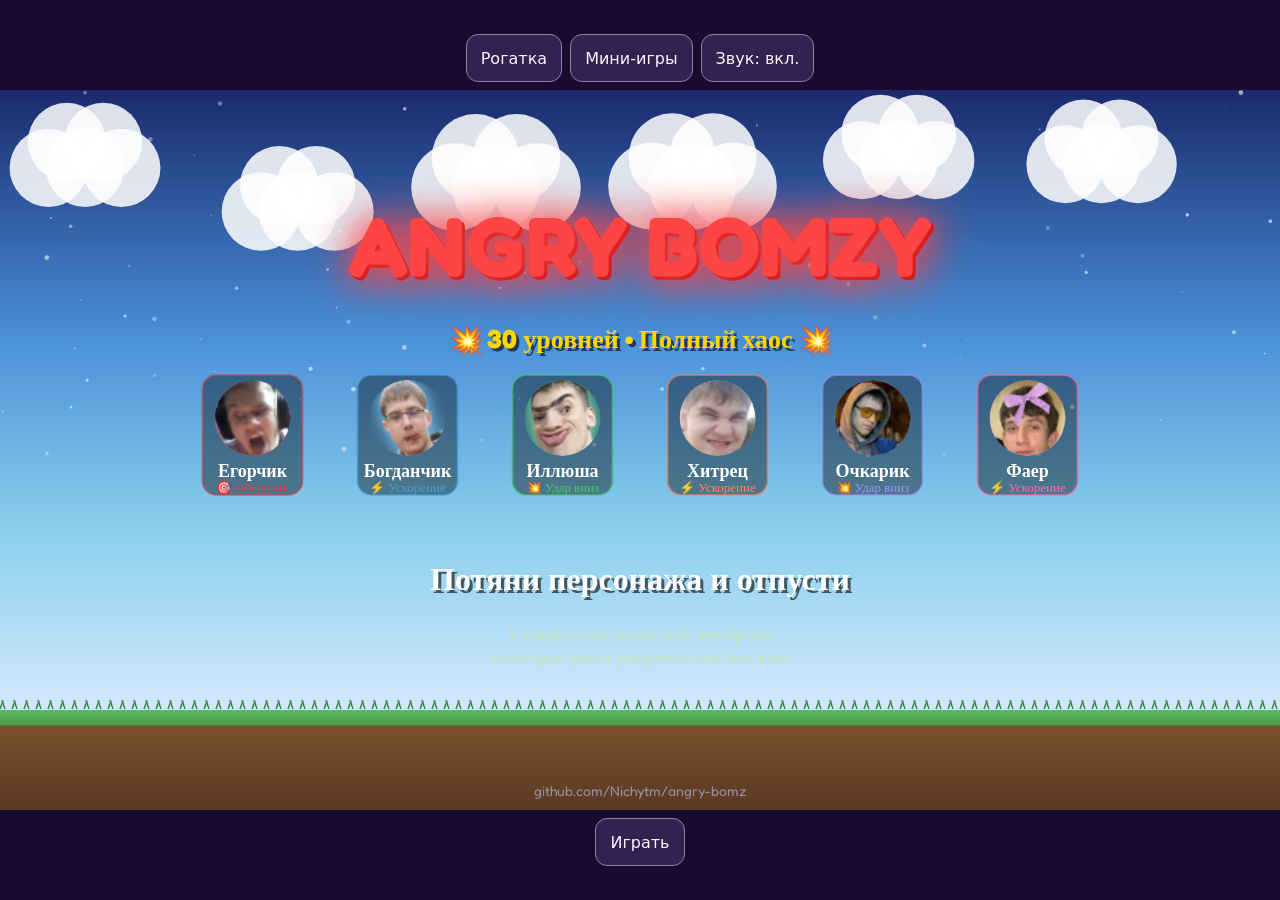
==== docs/index.html @ 291e079e "Publish static game from the configured Pages docs folder" ====
<!DOCTYPE html>
<html lang="ru">
<head>
<meta charset="UTF-8">
<meta name="viewport" content="width=device-width, initial-scale=1.0">
<title>ANGRY BOMZY 💥</title>
<link href="https://fonts.googleapis.com/css2?family=Fredoka+One&family=Nunito:wght@700;900&display=swap" rel="stylesheet">
<style>
*{margin:0;padding:0;box-sizing:border-box}
body{background:#1a0a2e;display:flex;flex-direction:column;align-items:center;justify-content:center;min-height:100vh;font-family:'Fredoka One',cursive;overflow:hidden}
#wrap{position:relative;width:min(1280px,100vw,calc((100dvh - 64px) * 16 / 9));aspect-ratio:16/9}
canvas{display:block;width:100%;height:100%;cursor:crosshair;touch-action:none}
[hidden]{display:none!important}
body{color:#faf6ff;font-family:system-ui,sans-serif;overflow:auto;min-height:100dvh}
button,select{font:inherit;min-height:48px;border:1px solid #927cae;border-radius:12px;background:#33214f;color:inherit;padding:8px 14px;touch-action:manipulation}
button{cursor:pointer}
button:disabled{opacity:.45}
.bar{display:flex;flex-wrap:wrap;gap:8px;justify-content:center;padding:8px}
#arcade{width:min(100%,480px);padding:16px}
#arcade h1{margin-bottom:8px}
#arcade p{margin:8px 0}
#arcade-field{position:relative;overflow:hidden;touch-action:none;background:#25163e;border:1px solid #927cae;border-radius:16px;height:clamp(220px,48dvh,480px)}
#arcade-field button{position:absolute;padding:0;min-height:0}
#arcade-field img{display:block;width:100%;height:100%;border-radius:inherit;pointer-events:none;object-fit:cover}
#arcade-field.memory{display:grid;grid-template-columns:repeat(2,1fr);grid-template-rows:repeat(2,1fr);gap:8px;padding:8px}
#arcade-field.memory button{position:static;overflow:hidden}
#arcade-field.memory img{object-fit:contain}
#arcade-field .lit{outline:4px solid #ffdf5e;outline-offset:-5px;background:#805936}
.runner,.obstacle{position:absolute;left:0;top:0;pointer-events:none}
.obstacle{height:22px;border-radius:7px;background:#ff516f}
</style>
</head>
<body>
<nav class="bar" aria-label="Режим игры">
<button id="campaign">Рогатка</button>
<button id="mini-games">Мини-игры</button>
<button id="mute" aria-pressed="false">Звук: вкл.</button>
</nav>
<div id="wrap">
<canvas id="c"></canvas>
</div>
<div class="bar" id="campaign-actions">
<button id="campaign-next">Играть</button>
<button id="ability" hidden>Способность</button>
<button id="restart" hidden>Заново</button>
</div>
<section id="arcade" hidden>
<h1>Мини-игры</h1>
<label for="arcade-mode">Режим</label>
<select id="arcade-mode">
<option value="tap">Поймай Бомза</option>
<option value="dodge">Уворот</option>
<option value="memory">Повтори порядок</option>
</select>
<p id="arcade-help"></p>
<div id="arcade-field" aria-label="Игровое поле"></div>
<p id="arcade-status" role="status"></p>
<button id="arcade-start">Начать</button>
</section>
<script src="arcade.js"></script>
<script>
const canvas = document.getElementById('c');
const ctx = canvas.getContext('2d');
const W = 1280, H = 720;
canvas.width = W; canvas.height = H;

// === AUDIO ===
let bgMusic = null;
const birdSounds = Array(6).fill(null);
const friendCanvases = Array(6).fill(null);
let muted = false;
let soundContext;
function effect(...notes) {
  const AudioEngine = window.AudioContext || window.webkitAudioContext;
  if (muted || !AudioEngine) return;
  soundContext ??= new AudioEngine();
  soundContext.resume().catch(() => {});
  const start = soundContext.currentTime;
  notes.forEach((note, index) => {
    const oscillator = soundContext.createOscillator();
    const envelope = soundContext.createGain();
    const time = start + index * 0.08;
    oscillator.type = 'triangle';
    oscillator.frequency.setValueAtTime(note, time);
    envelope.gain.setValueAtTime(0.16, time);
    envelope.gain.exponentialRampToValueAtTime(0.001, time + 0.16);
    oscillator.connect(envelope).connect(soundContext.destination);
    oscillator.start(time);
    oscillator.stop(time + 0.16);
  });
}
function playMusic() {
  if (bgMusic && !muted) bgMusic.play().catch(() => {});
}
document.addEventListener('click', playMusic);
const mute = document.getElementById('mute');
mute.addEventListener('click', () => {
  muted = !muted;
  mute.textContent = muted ? 'Звук: выкл.' : 'Звук: вкл.';
  mute.setAttribute('aria-pressed', muted);
  if (muted) {
    bgMusic?.pause();
    birdSounds.forEach(audio => audio?.pause());
    soundContext?.suspend().catch(() => {});
  }
});

// === AUTO-LOAD from same folder (GitHub Pages / local server) ===
function tryLoadImage(idx, names) {
  let i = 0;
  function next() {
    if (i >= names.length) return;
    const img = new Image();
    img.onload = () => {
      const c = document.createElement('canvas');
      c.width = 56; c.height = 56;
      const x = c.getContext('2d');
      x.beginPath(); x.arc(28, 28, 28, 0, Math.PI * 2); x.clip();
      const s = Math.min(img.width, img.height);
      x.drawImage(img, (img.width-s)/2, (img.height-s)/2, s, s, 0, 0, 56, 56);
      friendCanvases[idx] = c;
    };
    img.onerror = () => { i++; next(); };
    img.src = names[i];
  }
  next();
}

function tryLoadSound(idx, names) {
  let i = 0;
  function next() {
    if (i >= names.length) return;
    const a = new Audio(names[i]);
    a.oncanplaythrough = () => { birdSounds[idx] = a; a.volume = 0.8; };
    a.onerror = () => { i++; next(); };
    a.load();
  }
  next();
}

function tryLoadMusic(names) {
  let i = 0;
  function next() {
    if (i >= names.length) return;
    const a = new Audio(names[i]);
    a.oncanplaythrough = () => {
      bgMusic = a; bgMusic.loop = true; bgMusic.volume = 0.45;
      playMusic();
    };
    a.onerror = () => { i++; next(); };
    a.load();
  }
  next();
}

tryLoadImage(0, ['friend1.png','friend1.jpg','friend1.jpeg','friend1.webp']);
tryLoadImage(1, ['friend2.png','friend2.jpg','friend2.jpeg','friend2.webp']);
tryLoadImage(2, ['friend3.png','friend3.jpg','friend3.jpeg','friend3.webp']);
tryLoadImage(3, ['assets/friend4.webp']);
tryLoadImage(4, ['assets/friend5.webp']);
tryLoadImage(5, ['assets/friend6.webp']);
tryLoadSound(0, ['sound1.mp3','sound1.wav','sound1.ogg']);
tryLoadSound(1, ['sound2.mp3','sound2.wav','sound2.ogg']);
tryLoadSound(2, ['sound3.mp3','sound3.wav','sound3.ogg']);
tryLoadMusic(['music.mp3','music.wav','music.ogg']);

// Drag-drop still works as bonus fallback
document.body.addEventListener('dragover', e => e.preventDefault());
document.body.addEventListener('drop', e => {
  e.preventDefault();
  [...e.dataTransfer.files].forEach(f => {
    const n = f.name.toLowerCase();
    if (f.type.startsWith('image/')) {
      const idx = n.includes('friend1') ? 0 : n.includes('friend2') ? 1 : n.includes('friend3') ? 2 : -1;
      if (idx >= 0) {
        const img = new Image();
        img.onload = () => {
          const c = document.createElement('canvas'); c.width = 56; c.height = 56;
          const x = c.getContext('2d');
          x.beginPath(); x.arc(28,28,28,0,Math.PI*2); x.clip();
          const s = Math.min(img.width,img.height);
          x.drawImage(img,(img.width-s)/2,(img.height-s)/2,s,s,0,0,56,56);
          friendCanvases[idx] = c;
        };
        img.src = URL.createObjectURL(f);
      }
    }
    if (f.type.startsWith('audio/')) {
      const n2 = f.name.toLowerCase();
      const idx = n2.includes('sound1') ? 0 : n2.includes('sound2') ? 1 : n2.includes('sound3') ? 2 : -1;
      if (idx >= 0) { birdSounds[idx] = new Audio(URL.createObjectURL(f)); birdSounds[idx].volume = 0.8; }
      if (n2.includes('music')) {
        if (bgMusic) bgMusic.pause();
        bgMusic = new Audio(URL.createObjectURL(f)); bgMusic.loop = true; bgMusic.volume = 0.45; playMusic();
      }
    }
  });
});



// === CONSTANTS ===
const GROUND_Y = H - 100;
const FRIENDS = [
  { name: 'Егорчик',   color: '#DC4040', glowColor: '#ff8080', ability: 'normal' },
  { name: 'Богданчик', color: '#40A0DC', glowColor: '#80d0ff', ability: 'speed'  },
  { name: 'Иллюша',    color: '#40CC60', glowColor: '#80ff90', ability: 'heavy'  },
  { name: 'Хитрец', color: '#ff8652', glowColor: '#ffab76', ability: 'speed' },
  { name: 'Очкарик', color: '#a590ff', glowColor: '#c4b8ff', ability: 'heavy' },
  { name: 'Фаер', color: '#ff69a6', glowColor: '#ff95c3', ability: 'speed' },
];

// === PARTICLES ===
const particles = [];
function explode(x, y, color, n = 30) {
  for (let i = 0; i < n; i++) {
    const a = Math.random() * Math.PI * 2;
    const spd = 2 + Math.random() * 12;
    particles.push({
      x, y,
      vx: Math.cos(a) * spd,
      vy: Math.sin(a) * spd - Math.random() * 6,
      life: 20 + Math.random() * 40,
      maxLife: 0,
      color,
      size: 3 + Math.random() * 7
    });
    particles[particles.length-1].maxLife = particles[particles.length-1].life;
  }
}
function updateParticles() {
  for (let i = particles.length - 1; i >= 0; i--) {
    const p = particles[i];
    p.x += p.vx; p.y += p.vy; p.vy += 0.35; p.life--;
    if (p.life <= 0) particles.splice(i, 1);
  }
}
function drawParticles() {
  particles.forEach(p => {
    const a = p.life / p.maxLife;
    const r = p.size * a;
    ctx.globalAlpha = a * 0.9;
    ctx.fillStyle = p.color;
    ctx.beginPath();
    ctx.arc(p.x, p.y, r, 0, Math.PI * 2);
    ctx.fill();
  });
  ctx.globalAlpha = 1;
}

// === STAR BACKGROUND ===
const stars = Array.from({length: 80}, () => ({
  x: Math.random() * W, y: Math.random() * (GROUND_Y * 0.6),
  r: 0.5 + Math.random() * 2,
  twinkle: Math.random() * Math.PI * 2
}));
const clouds = Array.from({length: 6}, (_, i) => ({
  x: 80 + i * 200 + Math.random() * 50,
  y: 30 + Math.random() * 120,
  r: 35 + Math.random() * 25,
  speed: 0.1 + Math.random() * 0.15
}));

// === DRAW BACKGROUND ===
let bgGrad = null;
function drawBackground() {
  if (!bgGrad) {
    bgGrad = ctx.createLinearGradient(0, 0, 0, GROUND_Y);
    bgGrad.addColorStop(0, '#1a2a6c');
    bgGrad.addColorStop(0.4, '#4a90d9');
    bgGrad.addColorStop(0.7, '#87ceeb');
    bgGrad.addColorStop(1, '#d4e8ff');
  }
  ctx.fillStyle = bgGrad;
  ctx.fillRect(0, 0, W, GROUND_Y);

  // Stars
  const t = Date.now() / 1000;
  stars.forEach(s => {
    const a = 0.3 + 0.7 * Math.abs(Math.sin(s.twinkle + t * 1.2));
    ctx.globalAlpha = a * 0.6;
    ctx.fillStyle = '#ffffff';
    ctx.beginPath(); ctx.arc(s.x, s.y, s.r, 0, Math.PI * 2); ctx.fill();
  });
  ctx.globalAlpha = 1;

  // Clouds
  clouds.forEach(c => {
    c.x += c.speed; if (c.x > W + 200) c.x = -200;
    ctx.globalAlpha = 0.85;
    ctx.fillStyle = '#ffffff';
    [[-0.5,0],[0,0],[0.5,0],[-0.25,-0.5],[0.25,-0.5]].forEach(([dx,dy]) => {
      ctx.beginPath();
      ctx.arc(c.x + dx * c.r * 1.4, c.y + dy * c.r, c.r * 0.75, 0, Math.PI * 2);
      ctx.fill();
    });
    ctx.globalAlpha = 1;
  });

  // Ground
  const groundGrad = ctx.createLinearGradient(0, GROUND_Y, 0, H);
  groundGrad.addColorStop(0, '#5cb85c');
  groundGrad.addColorStop(0.15, '#4a9c4a');
  groundGrad.addColorStop(0.16, '#7a5230');
  groundGrad.addColorStop(1, '#5a3820');
  ctx.fillStyle = groundGrad;
  ctx.fillRect(0, GROUND_Y, W, H - GROUND_Y);

  // Grass blades
  ctx.strokeStyle = '#3d8b3d';
  ctx.lineWidth = 1.5;
  for (let gx = 0; gx < W; gx += 12) {
    const gy = GROUND_Y - 1;
    ctx.beginPath(); ctx.moveTo(gx, gy); ctx.lineTo(gx + 3, gy - 8); ctx.stroke();
    ctx.beginPath(); ctx.moveTo(gx + 5, gy); ctx.lineTo(gx + 2, gy - 9); ctx.stroke();
  }
}

// === SLINGSHOT ===
function drawSlingshot(x, y, bird, dragging, dragPos) {
  const forkL = [x - 18, y - 60];
  const forkR = [x + 18, y - 60];
  const base  = [x, y + 30];

  // Shadow
  ctx.save();
  ctx.globalAlpha = 0.2;
  ctx.fillStyle = '#000';
  ctx.beginPath();
  ctx.ellipse(x, y + 32, 20, 6, 0, 0, Math.PI * 2);
  ctx.fill();
  ctx.restore();

  // Main stick
  ctx.strokeStyle = '#5a2d0c'; ctx.lineWidth = 14; ctx.lineCap = 'round';
  ctx.beginPath(); ctx.moveTo(...base); ctx.lineTo(x, y - 20); ctx.stroke();
  ctx.strokeStyle = '#8B4513';
  ctx.lineWidth = 10;
  ctx.beginPath(); ctx.moveTo(...base); ctx.lineTo(x, y - 20); ctx.stroke();

  // Forks
  ctx.strokeStyle = '#5a2d0c'; ctx.lineWidth = 12;
  ctx.beginPath(); ctx.moveTo(x, y - 20); ctx.lineTo(...forkL); ctx.stroke();
  ctx.beginPath(); ctx.moveTo(x, y - 20); ctx.lineTo(...forkR); ctx.stroke();
  ctx.strokeStyle = '#8B4513'; ctx.lineWidth = 8;
  ctx.beginPath(); ctx.moveTo(x, y - 20); ctx.lineTo(...forkL); ctx.stroke();
  ctx.beginPath(); ctx.moveTo(x, y - 20); ctx.lineTo(...forkR); ctx.stroke();

  // Rubber bands
  let bx = x, by = y - 65;
  if (dragging && dragPos) { bx = dragPos[0]; by = dragPos[1]; }
  else if (bird && !bird.launched) { bx = bird.x; by = bird.y; }

  if (dragging || (bird && !bird.launched)) {
    ctx.strokeStyle = '#4a2000'; ctx.lineWidth = 4;
    ctx.beginPath(); ctx.moveTo(...forkL); ctx.lineTo(bx, by); ctx.stroke();
    ctx.beginPath(); ctx.moveTo(...forkR); ctx.lineTo(bx, by); ctx.stroke();
    ctx.strokeStyle = '#7a4010'; ctx.lineWidth = 2;
    ctx.beginPath(); ctx.moveTo(...forkL); ctx.lineTo(bx, by); ctx.stroke();
    ctx.beginPath(); ctx.moveTo(...forkR); ctx.lineTo(bx, by); ctx.stroke();
  }

  // Fork tips
  [forkL, forkR].forEach(([fx, fy]) => {
    ctx.fillStyle = '#4a2000';
    ctx.beginPath(); ctx.arc(fx, fy, 8, 0, Math.PI * 2); ctx.fill();
    ctx.fillStyle = '#8B4513';
    ctx.beginPath(); ctx.arc(fx, fy, 5, 0, Math.PI * 2); ctx.fill();
  });
}

// === BIRD ===
class Bird {
  constructor(x, y, fi) {
    this.x = x; this.y = y;
    this.r = 28; this.fi = fi;
    this.vx = 0; this.vy = 0;
    this.launched = false;
    this.alive = true;
    this.trail = [];
    this.abilityUsed = false;
    this.landed = false;
    this.landTimer = 0;
    this.angle = 0;
    this.squish = 1;
  }
  get ability() { return FRIENDS[this.fi].ability; }
  get color() { return FRIENDS[this.fi].color; }
  get glowColor() { return FRIENDS[this.fi].glowColor; }

  launch(vx, vy) {
    this.vx = vx; this.vy = vy; this.launched = true;
    if (muted) return;
    const audio = birdSounds[this.fi];
    if (audio) {
      audio.currentTime = 0;
      audio.play().catch(() => effect(360, 510));
    } else {
      const motifs = [[360, 510], [420, 650], [240, 160], [490, 740], [320, 220, 160], [520, 680, 870]];
      effect(...motifs[this.fi]);
    }
  }

  useAbility() {
    if (this.abilityUsed || !this.launched || this.landed || this.ability === 'normal') return;
    effect(480, 720);
    this.abilityUsed = true;
    if (this.ability === 'speed') {
      const m = Math.hypot(this.vx, this.vy);
      if (m > 0) { this.vx = this.vx / m * m * 1.9; this.vy = this.vy / m * m * 0.25; }
      explode(this.x, this.y, '#FFD700', 25);
    } else if (this.ability === 'heavy') {
      this.vy = Math.max(this.vy, 10); this.vx *= 0.4;
      explode(this.x, this.y, '#9955FF', 25);
    }
  }

  update() {
    if (!this.launched) return;
    this.trail.push({x: this.x, y: this.y});
    if (this.trail.length > 35) this.trail.shift();
    this.x += this.vx; this.y += this.vy; this.vy += 0.38;
    this.angle = Math.atan2(this.vy, this.vx);
    this.squish = 1 + 0.1 * Math.sin(Date.now() / 80);
    if (this.y >= GROUND_Y - this.r) {
      this.y = GROUND_Y - this.r; this.vy *= -0.28; this.vx *= 0.8;
      if (!this.landed) { this.landed = true; explode(this.x, this.y, this.color, 22); }
      this.landTimer++;
      if (this.landTimer > 65) this.alive = false;
    }
    if (this.x > W + 120 || this.x < -120) this.alive = false;
  }

  draw() {
    // Trail
    this.trail.forEach((p, i) => {
      const a = i / this.trail.length;
      const r = this.r * 0.4 * a;
      ctx.globalAlpha = a * 0.5;
      ctx.fillStyle = this.color;
      ctx.beginPath(); ctx.arc(p.x, p.y, r, 0, Math.PI * 2); ctx.fill();
    });
    ctx.globalAlpha = 1;

    const ix = Math.round(this.x), iy = Math.round(this.y);

    // Glow
    ctx.save();
    ctx.shadowBlur = 20; ctx.shadowColor = this.glowColor;
    ctx.beginPath(); ctx.arc(ix, iy, this.r, 0, Math.PI * 2);
    ctx.fillStyle = this.color; ctx.fill();
    ctx.restore();

    // Photo or fallback
    const fc = friendCanvases[this.fi];
    if (fc) {
      ctx.save();
      ctx.translate(ix, iy);
      ctx.rotate(this.launched ? this.angle * 0.3 : 0);
      ctx.drawImage(fc, -this.r, -this.r, this.r * 2, this.r * 2);
      ctx.restore();
    } else {
      // Cartoon face
      ctx.save();
      ctx.translate(ix, iy);
      ctx.scale(this.squish, 2 - this.squish);
      ctx.beginPath(); ctx.arc(0, 0, this.r, 0, Math.PI * 2);
      ctx.fillStyle = this.color; ctx.fill();
      ctx.strokeStyle = 'rgba(0,0,0,0.4)'; ctx.lineWidth = 2; ctx.stroke();

      // Eyes
      [[-9, -6],[9, -6]].forEach(([ex, ey]) => {
        ctx.beginPath(); ctx.arc(ex, ey, 7, 0, Math.PI * 2);
        ctx.fillStyle = '#fff'; ctx.fill();
        ctx.beginPath(); ctx.arc(ex + 1, ey + 1, 4, 0, Math.PI * 2);
        ctx.fillStyle = '#222'; ctx.fill();
        ctx.beginPath(); ctx.arc(ex + 2, ey, 1.5, 0, Math.PI * 2);
        ctx.fillStyle = '#fff'; ctx.fill();
      });

      // Eyebrows (angry)
      ctx.strokeStyle = '#222'; ctx.lineWidth = 2.5; ctx.lineCap = 'round';
      ctx.beginPath(); ctx.moveTo(-16, -14); ctx.lineTo(-6, -11); ctx.stroke();
      ctx.beginPath(); ctx.moveTo(16, -14); ctx.lineTo(6, -11); ctx.stroke();

      // Name
      ctx.fillStyle = '#fff'; ctx.font = 'bold 9px Fredoka One,cursive';
      ctx.textAlign = 'center';
      const nm = FRIENDS[this.fi].name;
      ctx.fillText(nm, 0, this.r + 13);
      ctx.restore();
    }

    // Ability dot
    if (!this.abilityUsed && this.launched) {
      const dotCol = this.ability === 'speed' ? '#FFD700' : this.ability === 'heavy' ? '#CC44FF' : '#ffffff';
      ctx.fillStyle = dotCol;
      ctx.beginPath(); ctx.arc(ix + this.r - 5, iy - this.r + 5, 7, 0, Math.PI * 2); ctx.fill();
      ctx.strokeStyle = '#000'; ctx.lineWidth = 1.5;
      ctx.beginPath(); ctx.arc(ix + this.r - 5, iy - this.r + 5, 7, 0, Math.PI * 2); ctx.stroke();
    }
  }
}

// === BLOCK ===
class Block {
  constructor(x, y, w, h, mat = 'wood') {
    this.x = x; this.y = y; this.w = w; this.h = h; this.mat = mat;
    const mats = { wood: { hp: 3, col: '#b97840', dark: '#7a4f1a' },
                   stone: { hp: 6, col: '#909098', dark: '#555560' },
                   ice:   { hp: 2, col: '#a0d0ff', dark: '#6090cc' } };
    const m = mats[mat] || mats.wood;
    this.hp = m.hp; this.maxHp = m.hp; this.col = m.col; this.darkCol = m.dark;
  }
  get rect() { return {x: this.x, y: this.y, w: this.w, h: this.h}; }

  hit(dmg) {
    this.hp -= dmg;
    explode(this.x + this.w/2, this.y + this.h/2, this.hp > 0 ? this.col : '#ff8800', 14);
    return this.hp <= 0;
  }

  draw() {
    const ratio = this.hp / this.maxHp;
    const t = ctx;
    const cx = this.x + this.w/2, cy = this.y + this.h/2;

    // Shadow
    t.save(); t.globalAlpha = 0.15;
    t.fillStyle = '#000';
    t.fillRect(this.x + 3, this.y + 3, this.w, this.h);
    t.restore();

    // Body
    const r = (1 - ratio) * 0.4;
    const col = lerpColor(this.col, '#333', r);
    t.fillStyle = col;
    t.beginPath();
    t.roundRect(this.x, this.y, this.w, this.h, 5);
    t.fill();

    // Highlight
    const hiGrad = t.createLinearGradient(this.x, this.y, this.x, this.y + this.h);
    hiGrad.addColorStop(0, 'rgba(255,255,255,0.35)');
    hiGrad.addColorStop(0.5, 'rgba(255,255,255,0)');
    t.fillStyle = hiGrad;
    t.beginPath(); t.roundRect(this.x, this.y, this.w, this.h/2, 5); t.fill();

    // Border
    t.strokeStyle = this.darkCol; t.lineWidth = 2;
    t.beginPath(); t.roundRect(this.x, this.y, this.w, this.h, 5); t.stroke();

    // Cracks
    if (ratio < 0.65) {
      t.strokeStyle = 'rgba(0,0,0,0.6)'; t.lineWidth = 1.5;
      t.beginPath(); t.moveTo(cx - 6, cy - 8); t.lineTo(cx + 4, cy + 10); t.stroke();
    }
    if (ratio < 0.35) {
      t.beginPath(); t.moveTo(cx + 7, cy - 9); t.lineTo(cx - 5, cy + 7); t.stroke();
      t.beginPath(); t.moveTo(cx - 10, cy); t.lineTo(cx + 10, cy - 3); t.stroke();
    }
  }
}

function lerpColor(a, b, t) {
  const ah = parseInt(a.slice(1), 16), bh = parseInt(b.slice(1), 16);
  const ar = (ah >> 16) & 0xff, ag = (ah >> 8) & 0xff, ab = ah & 0xff;
  const br = (bh >> 16) & 0xff, bg = (bh >> 8) & 0xff, bb = bh & 0xff;
  return `rgb(${~~(ar + (br-ar)*t)},${~~(ag + (bg-ag)*t)},${~~(ab + (bb-ab)*t)})`;
}

// === PIG ===
class Pig {
  constructor(x, y) {
    this.x = x; this.y = y; this.r = 22;
    this.hp = 3; this.maxHp = 3; this.alive = true; this.wobble = 0;
    this.hatAngle = (Math.random() - 0.5) * 0.3;
  }

  hit(dmg) {
    this.hp -= dmg; this.wobble = 20;
    if (this.hp <= 0) { this.alive = false; explode(this.x, this.y, '#64C832', 40); }
    return !this.alive;
  }

  draw() {
    const t = ctx;
    const {x, y, r} = this;
    const wo = this.wobble > 0 ? Math.sin(this.wobble * 0.5) * 3 : 0;
    const cy = y + wo;
    const ratio = this.hp / this.maxHp;

    // Shadow
    t.save(); t.globalAlpha = 0.2;
    t.fillStyle = '#000';
    t.beginPath(); t.ellipse(x, y + r + 3, r * 1.1, r * 0.3, 0, 0, Math.PI * 2); t.fill();
    t.restore();

    // Body glow
    t.save(); t.shadowBlur = 12; t.shadowColor = '#00cc44';
    t.beginPath(); t.arc(x, cy, r, 0, Math.PI * 2);
    t.fillStyle = '#64C832'; t.fill();
    t.restore();

    // Body border
    t.strokeStyle = '#3a9a1a'; t.lineWidth = 3;
    t.beginPath(); t.arc(x, cy, r, 0, Math.PI * 2); t.stroke();

    // Belly
    t.fillStyle = '#80e050';
    t.beginPath(); t.ellipse(x + 2, cy + 4, r * 0.6, r * 0.45, 0, 0, Math.PI * 2); t.fill();

    // Snout
    t.fillStyle = '#3a9a1a';
    t.beginPath(); t.ellipse(x, cy + r * 0.5 - 2, 9, 7, 0, 0, Math.PI * 2); t.fill();
    t.fillStyle = '#1a5a0a';
    [[-4, 0],[4, 0]].forEach(([nx, ny]) => {
      t.beginPath(); t.arc(x + nx, cy + r * 0.5 - 2 + ny, 2.5, 0, Math.PI * 2); t.fill();
    });

    // Eyes
    const eyeY = cy - r * 0.3;
    t.fillStyle = '#fff';
    t.beginPath(); t.arc(x - 8, eyeY, 7, 0, Math.PI * 2); t.fill();
    t.beginPath(); t.arc(x + 8, eyeY, 7, 0, Math.PI * 2); t.fill();

    if (ratio > 0.6) {
      t.fillStyle = '#222';
      t.beginPath(); t.arc(x - 7, eyeY, 4, 0, Math.PI * 2); t.fill();
      t.beginPath(); t.arc(x + 9, eyeY, 4, 0, Math.PI * 2); t.fill();
      // Shine
      t.fillStyle = '#fff';
      t.beginPath(); t.arc(x - 6, eyeY - 1, 1.5, 0, Math.PI * 2); t.fill();
      t.beginPath(); t.arc(x + 10, eyeY - 1, 1.5, 0, Math.PI * 2); t.fill();
      // Smile
      t.strokeStyle = '#1a5a0a'; t.lineWidth = 2;
      t.beginPath(); t.arc(x, cy + r * 0.65, 6, 0.2, Math.PI - 0.2); t.stroke();
    } else if (ratio > 0.3) {
      // Scared
      t.fillStyle = '#222';
      t.beginPath(); t.arc(x - 6, eyeY + 2, 5, 0, Math.PI * 2); t.fill();
      t.beginPath(); t.arc(x + 10, eyeY + 2, 5, 0, Math.PI * 2); t.fill();
      // Sweat
      t.fillStyle = '#a0d0ff';
      t.beginPath(); t.arc(x + 18, cy - 5, 4, 0, Math.PI * 2); t.fill();
    } else {
      // X eyes
      t.strokeStyle = '#cc0000'; t.lineWidth = 3; t.lineCap = 'round';
      [[-8, eyeY],[8, eyeY]].forEach(([ex, ey]) => {
        t.beginPath(); t.moveTo(ex - 5, ey - 5); t.lineTo(ex + 5, ey + 5); t.stroke();
        t.beginPath(); t.moveTo(ex + 5, ey - 5); t.lineTo(ex - 5, ey + 5); t.stroke();
      });
    }

    // Ears
    t.fillStyle = '#4ab820'; t.strokeStyle = '#2a8010'; t.lineWidth = 2;
    [[-r + 4, -r + 2],[r - 4, -r + 2]].forEach(([ex, ey]) => {
      t.beginPath();
      t.arc(x + ex, cy + ey, 8, 0, Math.PI * 2);
      t.fill(); t.stroke();
    });

    // HP bar
    const bw = r * 2.2, bh = 6;
    const bx = x - r * 1.1, by = y - r - 14;
    t.fillStyle = 'rgba(0,0,0,0.5)';
    t.beginPath(); t.roundRect(bx - 1, by - 1, bw + 2, bh + 2, 3); t.fill();
    t.fillStyle = '#cc2200';
    t.beginPath(); t.roundRect(bx, by, bw, bh, 2); t.fill();
    t.fillStyle = ratio > 0.5 ? '#22cc44' : ratio > 0.25 ? '#ffaa00' : '#ff3300';
    t.beginPath(); t.roundRect(bx, by, bw * ratio, bh, 2); t.fill();

    if (this.wobble > 0) this.wobble--;
  }
}

// === LEVEL GENERATOR ===
function seededRand(seed) {
  let s = seed;
  return () => { s = (s * 1664525 + 1013904223) & 0xffffffff; return (s >>> 0) / 0xffffffff; };
}

function makeLevel(lvl) {
  const rng = seededRand(lvl * 137 + 42);
  const pigs = [], blocks = [];
  const nPigs = Math.min(2 + Math.floor(lvl / 3), 8);
  const nTowers = Math.max(1, Math.min(nPigs, 4));

  const mats = ['wood', 'ice', 'stone'];
  const wW = [Math.max(0, 1 - lvl * 0.03), 0.3, Math.min(0.7, lvl * 0.03)];
  function pickMat() {
    const total = wW.reduce((a, b) => a + b, 0);
    let r = rng() * total;
    for (let i = 0; i < 3; i++) { r -= wW[i]; if (r <= 0) return mats[i]; }
    return 'wood';
  }

  let placed = 0;
  for (let t = 0; t < nTowers; t++) {
    const bx = 650 + t * 157 + Math.floor(rng() * 40) - 20;
    const hBlocks = 1 + Math.floor(rng() * (2 + Math.floor(lvl / 5)));
    for (let row = 0; row < hBlocks; row++) {
      const mat = pickMat();
      const bw = [40, 60, 80][Math.floor(rng() * 3)];
      const bh = 30;
      blocks.push(new Block(bx - bw/2, GROUND_Y - bh * (row + 1), bw, bh, mat));
      if (row === hBlocks - 1 && placed < nPigs) {
        pigs.push(new Pig(bx, GROUND_Y - bh * hBlocks - 25));
        placed++;
        if (rng() < 0.4) {
          blocks.push(new Block(bx + 40, GROUND_Y - 30, 40, 30, pickMat()));
        }
      }
    }
    if (placed < nPigs && rng() < 0.5) {
      pigs.push(new Pig(bx + Math.floor(rng() * 60) - 30, GROUND_Y - 25));
      placed++;
    }
  }
  while (placed < nPigs) {
    pigs.push(new Pig(650 + Math.floor(rng() * 450), GROUND_Y - 25));
    placed++;
  }
  return { pigs, blocks };
}

function birdsForLevel(lvl) {
  const total = Math.max(3, Math.min(3 + Math.floor(lvl / 5), 9));
  return Array.from({length: total}, (_, i) => (i + (lvl - 1) * 3) % FRIENDS.length);
}

// === UI DRAW ===
function drawUI(lvl, score, queue, idx, pigsLeft) {
  // Top bar
  const barH = 60;
  ctx.fillStyle = 'rgba(0,0,0,0.55)';
  ctx.fillRect(0, 0, W, barH);
  ctx.fillStyle = 'rgba(255,255,255,0.06)';
  ctx.fillRect(0, barH - 2, W, 2);

  ctx.fillStyle = '#FFD700';
  ctx.font = 'bold 28px Fredoka One,cursive';
  ctx.textAlign = 'left'; ctx.textBaseline = 'middle';
  ctx.fillText(`Уровень ${lvl}`, 20, 30);

  ctx.fillStyle = '#ffffff';
  ctx.textAlign = 'center';
  ctx.fillText(`Счёт: ${score}`, W/2, 30);

  ctx.textAlign = 'right';
  ctx.fillStyle = '#80ff80';
  ctx.fillText(`🐷 осталось: ${pigsLeft}`, W - 15, 30);

  // Bird queue
  const qx = 15, qy = H - 90;
  const qw = Math.min(queue.length, 9) * 52 + 20;
  ctx.fillStyle = 'rgba(0,0,0,0.6)';
  ctx.beginPath(); ctx.roundRect(qx, qy, qw, 72, 12); ctx.fill();
  ctx.strokeStyle = 'rgba(255,255,255,0.15)'; ctx.lineWidth = 1;
  ctx.beginPath(); ctx.roundRect(qx, qy, qw, 72, 12); ctx.stroke();

  queue.forEach((fi, i) => {
    const bx = qx + 12 + i * 52;
    const by = qy + 8;
    if (i < idx) {
      ctx.globalAlpha = 0.3;
      ctx.fillStyle = '#666';
      ctx.beginPath(); ctx.arc(bx + 22, by + 22, 22, 0, Math.PI * 2); ctx.fill();
      ctx.globalAlpha = 1;
    } else {
      const fc = friendCanvases[fi];
      if (fc) {
        ctx.save();
        ctx.beginPath(); ctx.arc(bx + 22, by + 22, 22, 0, Math.PI * 2); ctx.clip();
        ctx.drawImage(fc, bx, by, 44, 44);
        ctx.restore();
      } else {
        ctx.fillStyle = FRIENDS[fi].color;
        ctx.beginPath(); ctx.arc(bx + 22, by + 22, 22, 0, Math.PI * 2); ctx.fill();
      }
      if (i === idx) {
        ctx.strokeStyle = '#FFD700'; ctx.lineWidth = 3;
        ctx.beginPath(); ctx.arc(bx + 22, by + 22, 24, 0, Math.PI * 2); ctx.stroke();
        // Pulse
        const pulse = 0.5 + 0.5 * Math.sin(Date.now() / 200);
        ctx.globalAlpha = pulse * 0.4;
        ctx.strokeStyle = '#FFD700'; ctx.lineWidth = 6;
        ctx.beginPath(); ctx.arc(bx + 22, by + 22, 28, 0, Math.PI * 2); ctx.stroke();
        ctx.globalAlpha = 1;
      }
    }
  });

  // Ability hint
  if (idx < queue.length) {
    const ab = FRIENDS[queue[idx]].ability;
    const hint = ab === 'speed' ? 'УСКОРЕНИЕ! ⚡' : ab === 'heavy' ? 'УДАР ВНИЗ! 💥' : '';
    if (hint) {
      ctx.fillStyle = '#FFD700';
      ctx.font = 'bold 18px Fredoka One,cursive';
      ctx.textAlign = 'center'; ctx.textBaseline = 'bottom';
      ctx.fillText(hint, W/2, H - 8);
    }
  }

  // Controls hint (small)
  ctx.fillStyle = 'rgba(255,255,255,0.45)';
  ctx.font = '14px Fredoka One,cursive';
  ctx.textAlign = 'right'; ctx.textBaseline = 'bottom';
  ctx.fillText('R — рестарт  •  ESC — меню', W - 12, H - 8);
}

// === TRAJECTORY PREVIEW ===
function drawTrajectory(birdX, birdY, slX, slY) {
  const ddx = slX - birdX, ddy = (slY - 65) - birdY;
  let pvx = ddx * 0.45, pvy = ddy * 0.45;
  let px = birdX, py = birdY;
  for (let i = 0; i < 32; i++) {
    px += pvx; py += pvy; pvy += 0.38;
    if (py > GROUND_Y) break;
    const a = i / 32;
    ctx.globalAlpha = a * 0.7;
    ctx.fillStyle = '#fffacc';
    ctx.beginPath(); ctx.arc(px, py, 4 - a * 2, 0, Math.PI * 2); ctx.fill();
  }
  ctx.globalAlpha = 1;
}

// === SCREENS ===
function drawTextShadow(text, font, color, x, y, align = 'center') {
  ctx.font = font; ctx.textAlign = align; ctx.textBaseline = 'middle';
  ctx.fillStyle = 'rgba(0,0,0,0.6)';
  ctx.fillText(text, x + 3, y + 3);
  ctx.fillStyle = color;
  ctx.fillText(text, x, y);
}

// === GAME STATE MACHINE ===
let state = 'title';
let titleAngle = 0;
let levelNum = 1, totalScore = 0;
let levelData = null;
let birdQueue = [], birdIdx = 0;
let currentBird = null, launchedBird = null;
let dragging = false, dragPos = null;
const SLING_X = 200, SLING_Y = GROUND_Y - 30;
let waitTimer = 0;
let levelScore = 0;
let resultState = null; // 'win' | 'lose'
let resultTimer = 0;
let shake = 0;

function startLevel(lvl) {
  cancelDrag();
  shake = 0;
  levelData = makeLevel(lvl);
  birdQueue = birdsForLevel(lvl);
  birdIdx = 0;
  currentBird = new Bird(SLING_X, SLING_Y - 65, birdQueue[0]);
  launchedBird = null; dragging = false; dragPos = null;
  waitTimer = 0; levelScore = 0; resultState = null;
  state = 'game';
}

// === INPUT ===
let dragPointer = null;
let activeMode = 'campaign';
const campaignActions = document.getElementById('campaign-actions');
const nextButton = document.getElementById('campaign-next');
const abilityButton = document.getElementById('ability');
const restartButton = document.getElementById('restart');
const arcade = createArcade(effect);
function showMode(mode) {
  if (dragPointer !== null) cancelDrag();
  activeMode = mode;
  const campaign = mode === 'campaign';
  arcade.panel.hidden = campaign;
  document.getElementById('wrap').hidden = !campaign;
  campaignActions.hidden = !campaign;
  if (campaign) arcade.stop();
}
document.getElementById('campaign').onclick = () => showMode('campaign');
document.getElementById('mini-games').onclick = () => showMode('arcade');
nextButton.onclick = handleScreenClick;
abilityButton.onclick = () => launchedBird?.useAbility();
restartButton.onclick = () => startLevel(levelNum);
function point(event) {
  const rect = canvas.getBoundingClientRect();
  return [(event.clientX - rect.left) * W / rect.width, (event.clientY - rect.top) * H / rect.height];
}
function cancelDrag() {
  if (dragging && currentBird) {
    currentBird.x = SLING_X;
    currentBird.y = SLING_Y - 65;
  }
  if (dragPointer !== null && canvas.hasPointerCapture(dragPointer)) canvas.releasePointerCapture(dragPointer);
  dragPointer = null;
  dragging = false;
  dragPos = null;
}
canvas.addEventListener('pointerdown', event => {
  if (event.button !== 0 || !event.isPrimary) return;
  if (state !== 'game') { handleScreenClick(); return; }
  if (!currentBird || launchedBird || dragPointer !== null) return;
  const [x, y] = point(event);
  const radius = event.pointerType === 'touch' ? 90 : 55;
  if (Math.hypot(x - currentBird.x, y - currentBird.y) > radius) return;
  dragPointer = event.pointerId;
  canvas.setPointerCapture(event.pointerId);
  dragging = true;
  dragPos = [currentBird.x, currentBird.y];
});
canvas.addEventListener('pointermove', event => {
  if (event.pointerId !== dragPointer || !currentBird) return;
  const [x, y] = point(event);
  const dx = x - SLING_X, dy = y - (SLING_Y - 65);
  const scale = Math.min(1, 120 / Math.hypot(dx, dy));
  currentBird.x = SLING_X + dx * scale;
  currentBird.y = SLING_Y - 65 + dy * scale;
  dragPos = [currentBird.x, currentBird.y];
});
canvas.addEventListener('pointerup', event => {
  if (event.pointerId !== dragPointer || !currentBird) return;
  const dx = SLING_X - currentBird.x, dy = SLING_Y - 65 - currentBird.y;
  if (Math.hypot(dx, dy) >= 8) {
    currentBird.launch(dx * 0.45, dy * 0.45);
    launchedBird = currentBird;
    currentBird = null;
  }
  cancelDrag();
});
for (const type of ['pointercancel', 'lostpointercapture']) {
  canvas.addEventListener(type, event => {
    if (event.pointerId === dragPointer) cancelDrag();
  });
}

document.addEventListener('keydown', e => {
  if (activeMode !== 'campaign' || e.target instanceof HTMLButtonElement || e.repeat) return;
  if (state === 'title' || state === 'win' || state === 'lose' || state === 'final') {
    if (e.key === 'Enter' || e.key === ' ') handleScreenClick();
    return;
  }
  if (state === 'game') {
    if (e.key === ' ' && launchedBird) { e.preventDefault(); launchedBird.useAbility(); }
    if (e.key === 'r' || e.key === 'R') startLevel(levelNum);
    if (e.key === 'Escape') { cancelDrag(); state = 'title'; }
  }
});

function handleScreenClick() {
  if (state === 'title') { startLevel(levelNum); }
  else if (state === 'win') {
    levelNum++; if (levelNum > 30) { state = 'final'; } else startLevel(levelNum);
  }
  else if (state === 'lose') { startLevel(levelNum); }
  else if (state === 'final') { levelNum = 1; totalScore = 0; state = 'title'; }
}

// === SCREENS DRAW ===
function drawTitle() {
  drawBackground();

  // Title glow
  ctx.save();
  ctx.shadowBlur = 40; ctx.shadowColor = '#ff4444';
  const scale = 1 + 0.05 * Math.sin(titleAngle * 0.05);
  ctx.translate(W/2, 160);
  ctx.scale(scale, scale);
  ctx.font = 'bold 80px Fredoka One,cursive';
  ctx.textAlign = 'center'; ctx.textBaseline = 'middle';
  ctx.fillStyle = '#cc1111';
  ctx.fillText('ANGRY BOMZY', 3, 3);
  ctx.fillStyle = '#ff4444';
  ctx.fillText('ANGRY BOMZY', 0, 0);
  ctx.restore();

  // Subtitle
  drawTextShadow('💥 30 уровней • Полный хаос 💥', 'bold 26px Fredoka One,cursive', '#FFD700', W/2, 250);

  // Friend previews
  FRIENDS.forEach((f, i) => {
    const ix = W/2 + (i - (FRIENDS.length - 1)/2) * 155, iy = 340;
    const fc = friendCanvases[i];

    // Card bg
    ctx.fillStyle = 'rgba(0,0,0,0.4)';
    ctx.beginPath(); ctx.roundRect(ix - 50, iy - 55, 100, 120, 14); ctx.fill();
    ctx.strokeStyle = f.color + '88'; ctx.lineWidth = 2;
    ctx.beginPath(); ctx.roundRect(ix - 50, iy - 55, 100, 120, 14); ctx.stroke();

    ctx.save(); ctx.shadowBlur = 16; ctx.shadowColor = f.glowColor;
    if (fc) {
      ctx.save(); ctx.beginPath(); ctx.arc(ix, iy - 12, 38, 0, Math.PI * 2); ctx.clip();
      ctx.drawImage(fc, ix - 38, iy - 50, 76, 76); ctx.restore();
    } else {
      ctx.fillStyle = f.color;
      ctx.beginPath(); ctx.arc(ix, iy - 12, 38, 0, Math.PI * 2); ctx.fill();
    }
    ctx.restore();

    ctx.fillStyle = '#fff';
    ctx.font = 'bold 18px Fredoka One,cursive';
    ctx.textAlign = 'center'; ctx.textBaseline = 'middle';
    ctx.fillText(f.name, ix, iy + 42);

    const abilityLabel = f.ability === 'speed' ? '⚡ Ускорение' : f.ability === 'heavy' ? '💥 Удар вниз' : '🎯 Обычный';
    ctx.fillStyle = f.color; ctx.font = '13px Fredoka One,cursive';
    ctx.fillText(abilityLabel, ix, iy + 58);
  });

  drawTextShadow('Потяни персонажа и отпусти', 'bold 32px Fredoka One,cursive', '#ffffff', W/2, 490);

  // Controls
  const controls = ['У каждого персонажа свой звук броска', 'Некоторые умеют ускоряться или бить вниз'];
  controls.forEach((c, i) => {
    ctx.fillStyle = 'rgba(200,230,180,0.9)';
    ctx.font = '16px Fredoka One,cursive';
    ctx.textAlign = 'center'; ctx.textBaseline = 'middle';
    ctx.fillText(c, W/2, 545 + i * 24);
  });

  // Drag-drop hint
  ctx.fillStyle = 'rgba(180,200,255,0.6)';
  ctx.font = '14px Fredoka One,cursive';
  ctx.textAlign = 'center';
  ctx.fillText('github.com/Nichytm/angry-bomz', W/2, H - 18);

  titleAngle++;
}

function drawWinScreen() {
  drawBackground();
  ctx.fillStyle = 'rgba(0,0,0,0.4)'; ctx.fillRect(0, 0, W, H);

  ctx.save(); ctx.shadowBlur = 30; ctx.shadowColor = '#FFD700';
  drawTextShadow('✨ УРОВЕНЬ ПРОЙДЕН! ✨', 'bold 68px Fredoka One,cursive', '#FFD700', W/2, 200);
  ctx.restore();
  drawTextShadow(`Очки: ${totalScore}`, 'bold 40px Fredoka One,cursive', '#fff', W/2, 310);
  drawTextShadow(`Уровень ${levelNum} из 30`, '28px Fredoka One,cursive', '#ccc', W/2, 370);
  drawTextShadow('Нажми ENTER / мышь', 'bold 32px Fredoka One,cursive', '#ff9900', W/2, 450);

  // Random fireworks
  if (Math.random() < 0.3) {
    explode(100 + Math.random() * (W - 200), 100 + Math.random() * 350,
      ['#ff4444','#FFD700','#ff9900','#ff88cc','#ffffff'][Math.floor(Math.random()*5)], 8);
  }
}

function drawLoseScreen() {
  drawBackground();
  ctx.fillStyle = 'rgba(0,0,0,0.55)'; ctx.fillRect(0, 0, W, H);
  ctx.save(); ctx.shadowBlur = 20; ctx.shadowColor = '#ff2200';
  drawTextShadow('😢 ПРОВАЛ...', 'bold 72px Fredoka One,cursive', '#ff3333', W/2, 220);
  ctx.restore();
  drawTextShadow('Свиньи уцелели!', 'bold 38px Fredoka One,cursive', '#ff8844', W/2, 320);
  drawTextShadow(`Счёт: ${totalScore}`, 'bold 36px Fredoka One,cursive', '#fff', W/2, 390);
  drawTextShadow('Нажми ENTER / мышь — попробовать снова', '26px Fredoka One,cursive', '#aaa', W/2, 460);
}

function drawFinalScreen() {
  drawBackground();
  ctx.fillStyle = 'rgba(0,0,0,0.45)'; ctx.fillRect(0, 0, W, H);
  ctx.save(); ctx.shadowBlur = 40; ctx.shadowColor = '#FFD700';
  drawTextShadow('🏆 ВЫ ПОБЕДИЛИ! 🏆', 'bold 72px Fredoka One,cursive', '#FFD700', W/2, 170);
  ctx.restore();
  drawTextShadow('Все 30 уровней пройдены!', 'bold 36px Fredoka One,cursive', '#fff', W/2, 275);
  drawTextShadow(`Итоговый счёт: ${totalScore}`, 'bold 56px Fredoka One,cursive', '#ff9900', W/2, 355);
  drawTextShadow('Нажми ENTER / мышь — снова', '28px Fredoka One,cursive', '#ccc', W/2, 460);

  if (Math.random() < 0.4) {
    explode(Math.random() * W, Math.random() * 500,
      ['#ff4444','#FFD700','#ff9900','#ff88cc','#ffffff','#88ccff','#cc44ff'][Math.floor(Math.random()*7)], 5);
  }
}

// === GAME UPDATE ===
function updateGame() {
  const { pigs, blocks } = levelData;

  if (launchedBird) {
    launchedBird.update();

    // Collision pigs
    pigs.forEach(pig => {
      if (!pig.alive) return;
      const dist = Math.hypot(launchedBird.x - pig.x, launchedBird.y - pig.y);
      if (dist < launchedBird.r + pig.r) {
        const spd = Math.hypot(launchedBird.vx, launchedBird.vy);
        let dmg = Math.max(1, Math.floor(spd / 4));
        if (launchedBird.ability === 'heavy') dmg = Math.ceil(dmg * 1.6);
        const killed = pig.hit(dmg);
        if (killed) { levelScore += 500; shake = 8; }
        launchedBird.vx *= -0.4; launchedBird.vy *= -0.35;
      }
    });

    // Collision blocks
    for (let i = blocks.length - 1; i >= 0; i--) {
      const blk = blocks[i];
      const bRect = { x: launchedBird.x - launchedBird.r, y: launchedBird.y - launchedBird.r, w: launchedBird.r * 2, h: launchedBird.r * 2 };
      if (bRect.x < blk.x + blk.w && bRect.x + bRect.w > blk.x &&
          bRect.y < blk.y + blk.h && bRect.y + bRect.h > blk.y) {
        const spd = Math.hypot(launchedBird.vx, launchedBird.vy);
        let dmg = Math.max(1, Math.floor(spd / 3));
        if (launchedBird.ability === 'heavy') dmg = Math.ceil(dmg * 1.6);
        const destroyed = blk.hit(dmg);
        if (destroyed) {
          blocks.splice(i, 1); levelScore += 100;
          pigs.forEach(pig => {
            if (!pig.alive) return;
            if (Math.hypot(pig.x - (blk.x + blk.w/2), pig.y - (blk.y + blk.h/2)) < 85) {
              if (pig.hit(1) && pig.alive === false) levelScore += 500;
            }
          });
        }
        launchedBird.vx *= -0.28; launchedBird.vy *= -0.45;
      }
    }

    pigs.forEach(p => p.draw && typeof p.wobble !== 'undefined' && p.wobble > 0 && p.wobble--);

    if (!launchedBird.alive) {
      launchedBird = null; waitTimer = 90;
    }
  }

  if (waitTimer > 0) {
    waitTimer--;
    if (waitTimer === 0) {
      birdIdx++;
      if (birdIdx < birdQueue.length) {
        currentBird = new Bird(SLING_X, SLING_Y - 65, birdQueue[birdIdx]);
      }
    }
  }

  if (shake > 0) shake--;

  updateParticles();

  const alivePigs = levelData.pigs.filter(p => p.alive);
  if (alivePigs.length === 0) {
    levelScore += Math.max(0, birdQueue.length - birdIdx - 1) * 300;
    totalScore += levelScore;
    resultState = 'win';
    state = 'win';
    effect(440, 550, 660);
    return;
  }
  if (!launchedBird && !currentBird && waitTimer === 0 && birdIdx >= birdQueue.length) {
    totalScore += levelScore;
    resultState = 'lose';
    state = 'lose';
    effect(370, 260, 150);
  }
}

// === MAIN LOOP ===
let lastFrame = 0;
function loop(now) {
  requestAnimationFrame(loop);
  const step = 1000 / 60;
  if (activeMode !== 'campaign') { lastFrame = now; return; }
  if (now - lastFrame < step - 1) return;
  lastFrame = Math.max(now - step, lastFrame + step);
  nextButton.hidden = state === 'game';
  const label = { title: 'Играть', win: 'Дальше', lose: 'Повторить', final: 'В меню' }[state];
  if (label && nextButton.textContent !== label) nextButton.textContent = label;
  restartButton.hidden = abilityButton.hidden = state !== 'game';
  abilityButton.disabled = !launchedBird || launchedBird.abilityUsed ||
    launchedBird.landed || launchedBird.ability === 'normal';

  const shaking = shake > 0;
  if (shaking) {
    ctx.save();
    ctx.translate((Math.random()-0.5)*shake*2, (Math.random()-0.5)*shake*1.5);
  }

  ctx.clearRect(0, 0, W, H);

  if (state === 'title') { drawTitle(); }
  else if (state === 'win') { drawWinScreen(); updateParticles(); drawParticles(); }
  else if (state === 'lose') { drawLoseScreen(); }
  else if (state === 'final') { drawFinalScreen(); updateParticles(); drawParticles(); }
  else if (state === 'game' && levelData) {
    drawBackground();
    levelData.blocks.forEach(b => b.draw());
    levelData.pigs.forEach(p => { if (p.alive) p.draw(); });
    drawSlingshot(SLING_X, SLING_Y, currentBird, dragging, dragPos);

    if (dragging && currentBird) {
      drawTrajectory(currentBird.x, currentBird.y, SLING_X, SLING_Y);
    }
    if (currentBird) currentBird.draw();
    if (launchedBird) launchedBird.draw();
    drawParticles();
    drawUI(levelNum, totalScore + levelScore, birdQueue, birdIdx, levelData.pigs.filter(p=>p.alive).length);
    updateGame();
  }

  if (shaking) ctx.restore();
}

requestAnimationFrame(loop);
</script>
</body>
</html>
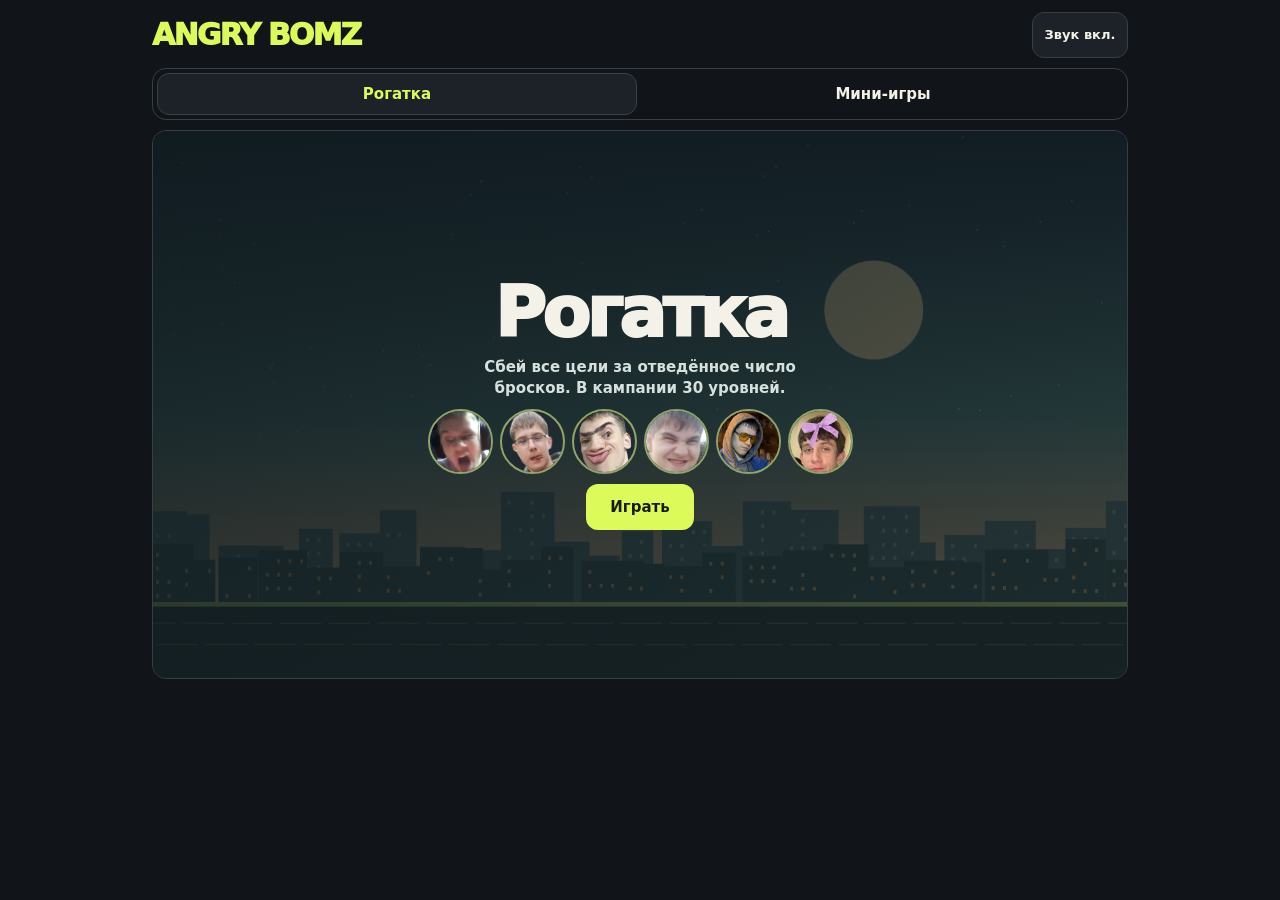
==== commit c4c81222: "Rebuild mobile campaign layout and replace arcade modes" ====
--- a/docs/index.html
+++ b/docs/index.html
@@ -3,65 +3,79 @@
 <head>
 <meta charset="UTF-8">
 <meta name="viewport" content="width=device-width, initial-scale=1.0">
-<title>ANGRY BOMZY 💥</title>
-<link href="https://fonts.googleapis.com/css2?family=Fredoka+One&family=Nunito:wght@700;900&display=swap" rel="stylesheet">
-<style>
-*{margin:0;padding:0;box-sizing:border-box}
-body{background:#1a0a2e;display:flex;flex-direction:column;align-items:center;justify-content:center;min-height:100vh;font-family:'Fredoka One',cursive;overflow:hidden}
-#wrap{position:relative;width:min(1280px,100vw,calc((100dvh - 64px) * 16 / 9));aspect-ratio:16/9}
-canvas{display:block;width:100%;height:100%;cursor:crosshair;touch-action:none}
-[hidden]{display:none!important}
-body{color:#faf6ff;font-family:system-ui,sans-serif;overflow:auto;min-height:100dvh}
-button,select{font:inherit;min-height:48px;border:1px solid #927cae;border-radius:12px;background:#33214f;color:inherit;padding:8px 14px;touch-action:manipulation}
-button{cursor:pointer}
-button:disabled{opacity:.45}
-.bar{display:flex;flex-wrap:wrap;gap:8px;justify-content:center;padding:8px}
-#arcade{width:min(100%,480px);padding:16px}
-#arcade h1{margin-bottom:8px}
-#arcade p{margin:8px 0}
-#arcade-field{position:relative;overflow:hidden;touch-action:none;background:#25163e;border:1px solid #927cae;border-radius:16px;height:clamp(220px,48dvh,480px)}
-#arcade-field button{position:absolute;padding:0;min-height:0}
-#arcade-field img{display:block;width:100%;height:100%;border-radius:inherit;pointer-events:none;object-fit:cover}
-#arcade-field.memory{display:grid;grid-template-columns:repeat(2,1fr);grid-template-rows:repeat(2,1fr);gap:8px;padding:8px}
-#arcade-field.memory button{position:static;overflow:hidden}
-#arcade-field.memory img{object-fit:contain}
-#arcade-field .lit{outline:4px solid #ffdf5e;outline-offset:-5px;background:#805936}
-.runner,.obstacle{position:absolute;left:0;top:0;pointer-events:none}
-.obstacle{height:22px;border-radius:7px;background:#ff516f}
-</style>
+<title>Angry Bomz</title>
+<link rel="stylesheet" href="game.css">
+<meta name="theme-color" content="#111418">
 </head>
 <body>
-<nav class="bar" aria-label="Режим игры">
-<button id="campaign">Рогатка</button>
-<button id="mini-games">Мини-игры</button>
-<button id="mute" aria-pressed="false">Звук: вкл.</button>
-</nav>
-<div id="wrap">
-<canvas id="c"></canvas>
-</div>
-<div class="bar" id="campaign-actions">
-<button id="campaign-next">Играть</button>
-<button id="ability" hidden>Способность</button>
-<button id="restart" hidden>Заново</button>
-</div>
-<section id="arcade" hidden>
-<h1>Мини-игры</h1>
-<label for="arcade-mode">Режим</label>
-<select id="arcade-mode">
-<option value="tap">Поймай Бомза</option>
-<option value="dodge">Уворот</option>
-<option value="memory">Повтори порядок</option>
-</select>
-<p id="arcade-help"></p>
-<div id="arcade-field" aria-label="Игровое поле"></div>
-<p id="arcade-status" role="status"></p>
-<button id="arcade-start">Начать</button>
-</section>
+<main class="shell">
+  <header class="top">
+    <div class="brand">ANGRY BOMZ</div>
+    <button id="mute" aria-pressed="false">Звук вкл.</button>
+  </header>
+  <nav class="tabs" aria-label="Режим игры">
+    <button id="campaign" aria-pressed="true">Рогатка</button>
+    <button id="mini-games" aria-pressed="false">Мини-игры</button>
+  </nav>
+
+  <section id="campaign-panel">
+    <div class="hud" id="campaign-hud" hidden>
+      <span id="level-readout"></span><span id="score-readout"></span><span id="targets-readout"></span>
+    </div>
+    <div class="stage" id="wrap">
+      <canvas id="c" aria-label="Уровень с рогаткой"></canvas>
+      <div class="overlay" id="campaign-overlay">
+        <h1 id="campaign-heading">Рогатка</h1>
+        <p id="campaign-summary">Сбей все цели за отведённое число бросков. В кампании 30 уровней.</p>
+        <div id="cast"></div>
+        <button id="campaign-next" class="primary">Играть</button>
+      </div>
+    </div>
+    <div id="campaign-actions" hidden>
+      <div class="controls">
+        <button id="ability" class="primary">Способность</button>
+        <button id="restart">Заново</button>
+      </div>
+      <div id="queue" aria-label="Очередь персонажей"></div>
+      <p id="campaign-tip">Потяни персонажа назад и отпусти.</p>
+    </div>
+  </section>
+
+  <section id="arcade" hidden>
+    <div class="game-list" id="arcade-list">
+      <button class="game-card" data-game="roofs"><span><strong>Крыши</strong><small>Перепрыгивай провалы и скользи под трубами.</small></span><img src="assets/friend6.webp" alt=""></button>
+      <button class="game-card" data-game="heist"><span><strong>Налёт</strong><small>Собери добычу, уйди от охраны и доберись до выхода.</small></span><img src="assets/friend5.webp" alt=""></button>
+      <button class="game-card" data-game="boss"><span><strong>Босс двора</strong><small>Уворачивайся от залпов и сломай щит босса.</small></span><img src="assets/friend4.webp" alt=""></button>
+    </div>
+    <div id="arcade-play" hidden>
+      <div class="arcade-top"><h1 id="arcade-title"></h1><button id="arcade-back">Все игры</button></div>
+      <div class="hud" id="arcade-hud"><span></span><span></span></div>
+      <div class="stage arcade-stage">
+        <canvas id="arcade-field" aria-label="Поле мини-игры"></canvas>
+        <div class="overlay" id="arcade-overlay">
+          <h2 id="arcade-result"></h2>
+          <p id="arcade-summary"></p>
+          <button id="arcade-start" class="primary">Начать</button>
+        </div>
+      </div>
+      <div class="controls" id="arcade-controls" hidden>
+        <button id="arcade-first" class="primary"></button>
+        <button id="arcade-second"></button>
+      </div>
+      <p id="arcade-help"></p>
+    </div>
+  </section>
+</main>
 <script src="arcade.js"></script>
 <script>
 const canvas = document.getElementById('c');
 const ctx = canvas.getContext('2d');
-const W = 1280, H = 720;
+const phone = matchMedia('(max-width: 650px) and (orientation: portrait)');
+let W = phone.matches ? 720 : 1280;
+let H = phone.matches ? 800 : 720;
+let GROUND_Y = H - 100;
+let SLING_X = phone.matches ? 145 : 200;
+let SLING_Y = GROUND_Y - 30;
 canvas.width = W; canvas.height = H;
 
 // === AUDIO ===
@@ -96,7 +110,7 @@
 const mute = document.getElementById('mute');
 mute.addEventListener('click', () => {
   muted = !muted;
-  mute.textContent = muted ? 'Звук: выкл.' : 'Звук: вкл.';
+  mute.textContent = muted ? 'Звук выкл.' : 'Звук вкл.';
   mute.setAttribute('aria-pressed', muted);
   if (muted) {
     bgMusic?.pause();
@@ -200,7 +214,6 @@
 
 
 // === CONSTANTS ===
-const GROUND_Y = H - 100;
 const FRIENDS = [
   { name: 'Егорчик',   color: '#DC4040', glowColor: '#ff8080', ability: 'normal' },
   { name: 'Богданчик', color: '#40A0DC', glowColor: '#80d0ff', ability: 'speed'  },
@@ -248,72 +261,55 @@
   ctx.globalAlpha = 1;
 }
 
-// === STAR BACKGROUND ===
-const stars = Array.from({length: 80}, () => ({
-  x: Math.random() * W, y: Math.random() * (GROUND_Y * 0.6),
-  r: 0.5 + Math.random() * 2,
-  twinkle: Math.random() * Math.PI * 2
-}));
-const clouds = Array.from({length: 6}, (_, i) => ({
-  x: 80 + i * 200 + Math.random() * 50,
-  y: 30 + Math.random() * 120,
-  r: 35 + Math.random() * 25,
-  speed: 0.1 + Math.random() * 0.15
-}));
-
-// === DRAW BACKGROUND ===
-let bgGrad = null;
+// Cache the static backdrop on each viewport layout.
+let backdrop;
 function drawBackground() {
-  if (!bgGrad) {
-    bgGrad = ctx.createLinearGradient(0, 0, 0, GROUND_Y);
-    bgGrad.addColorStop(0, '#1a2a6c');
-    bgGrad.addColorStop(0.4, '#4a90d9');
-    bgGrad.addColorStop(0.7, '#87ceeb');
-    bgGrad.addColorStop(1, '#d4e8ff');
-  }
-  ctx.fillStyle = bgGrad;
-  ctx.fillRect(0, 0, W, GROUND_Y);
-
-  // Stars
-  const t = Date.now() / 1000;
-  stars.forEach(s => {
-    const a = 0.3 + 0.7 * Math.abs(Math.sin(s.twinkle + t * 1.2));
-    ctx.globalAlpha = a * 0.6;
-    ctx.fillStyle = '#ffffff';
-    ctx.beginPath(); ctx.arc(s.x, s.y, s.r, 0, Math.PI * 2); ctx.fill();
-  });
-  ctx.globalAlpha = 1;
-
-  // Clouds
-  clouds.forEach(c => {
-    c.x += c.speed; if (c.x > W + 200) c.x = -200;
-    ctx.globalAlpha = 0.85;
-    ctx.fillStyle = '#ffffff';
-    [[-0.5,0],[0,0],[0.5,0],[-0.25,-0.5],[0.25,-0.5]].forEach(([dx,dy]) => {
-      ctx.beginPath();
-      ctx.arc(c.x + dx * c.r * 1.4, c.y + dy * c.r, c.r * 0.75, 0, Math.PI * 2);
-      ctx.fill();
-    });
-    ctx.globalAlpha = 1;
-  });
-
-  // Ground
-  const groundGrad = ctx.createLinearGradient(0, GROUND_Y, 0, H);
-  groundGrad.addColorStop(0, '#5cb85c');
-  groundGrad.addColorStop(0.15, '#4a9c4a');
-  groundGrad.addColorStop(0.16, '#7a5230');
-  groundGrad.addColorStop(1, '#5a3820');
-  ctx.fillStyle = groundGrad;
-  ctx.fillRect(0, GROUND_Y, W, H - GROUND_Y);
-
-  // Grass blades
-  ctx.strokeStyle = '#3d8b3d';
-  ctx.lineWidth = 1.5;
-  for (let gx = 0; gx < W; gx += 12) {
-    const gy = GROUND_Y - 1;
-    ctx.beginPath(); ctx.moveTo(gx, gy); ctx.lineTo(gx + 3, gy - 8); ctx.stroke();
-    ctx.beginPath(); ctx.moveTo(gx + 5, gy); ctx.lineTo(gx + 2, gy - 9); ctx.stroke();
-  }
+  if (!backdrop) {
+    backdrop = document.createElement('canvas');
+    backdrop.width = W;
+    backdrop.height = H;
+    const paint = backdrop.getContext('2d');
+    const sky = paint.createLinearGradient(0, 0, 0, GROUND_Y);
+    sky.addColorStop(0, '#162434');
+    sky.addColorStop(0.6, '#527b76');
+    sky.addColorStop(1, '#d8a47a');
+    paint.fillStyle = sky;
+    paint.fillRect(0, 0, W, H);
+    paint.fillStyle = '#f9dda3';
+    paint.beginPath();
+    paint.arc(W * 0.74, GROUND_Y * 0.38, 65, 0, Math.PI * 2);
+    paint.fill();
+    const rand = seededRand(291);
+    for (let i = 0; i < 65; i++) {
+      paint.fillStyle = 'rgba(255,245,216,.55)';
+      paint.fillRect(rand() * W, rand() * GROUND_Y * .65, 2, 2);
+    }
+    for (const layer of [0, 1]) {
+      for (let x = -20; x < W; x += 53) {
+        const width = 41 + rand() * 45;
+        const height = 42 + rand() * (layer ? 42 : 110);
+        const y = GROUND_Y - height;
+        paint.fillStyle = layer ? '#31494a' : '#496265';
+        paint.fillRect(x, y, width, height);
+        paint.fillStyle = layer ? '#b58d5a' : '#7c9290';
+        for (let row = y + 12; row < GROUND_Y - 8; row += 18) {
+          for (let col = x + 9; col < x + width - 9; col += 15) {
+            if (rand() > .45) paint.fillRect(col, row, 4, 5);
+          }
+        }
+      }
+    }
+    paint.fillStyle = '#202d2d';
+    paint.fillRect(0, GROUND_Y, W, H - GROUND_Y);
+    paint.fillStyle = '#a2b865';
+    paint.fillRect(0, GROUND_Y, W, 6);
+    paint.fillStyle = '#46574b';
+    for (let x = -25; x < W; x += 64) {
+      paint.fillRect(x, GROUND_Y + 27, 54, 2);
+      paint.fillRect(x + 30, GROUND_Y + 55, 54, 2);
+    }
+  }
+  ctx.drawImage(backdrop, 0, 0);
 }
 
 // === SLINGSHOT ===
@@ -484,7 +480,7 @@
       ctx.beginPath(); ctx.moveTo(16, -14); ctx.lineTo(6, -11); ctx.stroke();
 
       // Name
-      ctx.fillStyle = '#fff'; ctx.font = 'bold 9px Fredoka One,cursive';
+      ctx.fillStyle = '#fff'; ctx.font = 'bold 9px system-ui,sans-serif';
       ctx.textAlign = 'center';
       const nm = FRIENDS[this.fi].name;
       ctx.fillText(nm, 0, this.r + 13);
@@ -697,7 +693,9 @@
 
   let placed = 0;
   for (let t = 0; t < nTowers; t++) {
-    const bx = 650 + t * 157 + Math.floor(rng() * 40) - 20;
+    const towerStart = phone.matches ? 340 : 650;
+    const towerSpacing = phone.matches ? 95 : 157;
+    const bx = towerStart + t * towerSpacing + Math.floor(rng() * 30) - 15;
     const hBlocks = 1 + Math.floor(rng() * (2 + Math.floor(lvl / 5)));
     for (let row = 0; row < hBlocks; row++) {
       const mat = pickMat();
@@ -708,7 +706,7 @@
         pigs.push(new Pig(bx, GROUND_Y - bh * hBlocks - 25));
         placed++;
         if (rng() < 0.4) {
-          blocks.push(new Block(bx + 40, GROUND_Y - 30, 40, 30, pickMat()));
+          blocks.push(new Block(Math.min(bx + 40, W - 44), GROUND_Y - 30, 40, 30, pickMat()));
         }
       }
     }
@@ -718,7 +716,7 @@
     }
   }
   while (placed < nPigs) {
-    pigs.push(new Pig(650 + Math.floor(rng() * 450), GROUND_Y - 25));
+    pigs.push(new Pig((phone.matches ? 330 : 650) + Math.floor(rng() * (phone.matches ? 310 : 450)), GROUND_Y - 25));
     placed++;
   }
   return { pigs, blocks };
@@ -729,125 +727,31 @@
   return Array.from({length: total}, (_, i) => (i + (lvl - 1) * 3) % FRIENDS.length);
 }
 
-// === UI DRAW ===
-function drawUI(lvl, score, queue, idx, pigsLeft) {
-  // Top bar
-  const barH = 60;
-  ctx.fillStyle = 'rgba(0,0,0,0.55)';
-  ctx.fillRect(0, 0, W, barH);
-  ctx.fillStyle = 'rgba(255,255,255,0.06)';
-  ctx.fillRect(0, barH - 2, W, 2);
-
-  ctx.fillStyle = '#FFD700';
-  ctx.font = 'bold 28px Fredoka One,cursive';
-  ctx.textAlign = 'left'; ctx.textBaseline = 'middle';
-  ctx.fillText(`Уровень ${lvl}`, 20, 30);
-
-  ctx.fillStyle = '#ffffff';
-  ctx.textAlign = 'center';
-  ctx.fillText(`Счёт: ${score}`, W/2, 30);
-
-  ctx.textAlign = 'right';
-  ctx.fillStyle = '#80ff80';
-  ctx.fillText(`🐷 осталось: ${pigsLeft}`, W - 15, 30);
-
-  // Bird queue
-  const qx = 15, qy = H - 90;
-  const qw = Math.min(queue.length, 9) * 52 + 20;
-  ctx.fillStyle = 'rgba(0,0,0,0.6)';
-  ctx.beginPath(); ctx.roundRect(qx, qy, qw, 72, 12); ctx.fill();
-  ctx.strokeStyle = 'rgba(255,255,255,0.15)'; ctx.lineWidth = 1;
-  ctx.beginPath(); ctx.roundRect(qx, qy, qw, 72, 12); ctx.stroke();
-
-  queue.forEach((fi, i) => {
-    const bx = qx + 12 + i * 52;
-    const by = qy + 8;
-    if (i < idx) {
-      ctx.globalAlpha = 0.3;
-      ctx.fillStyle = '#666';
-      ctx.beginPath(); ctx.arc(bx + 22, by + 22, 22, 0, Math.PI * 2); ctx.fill();
-      ctx.globalAlpha = 1;
-    } else {
-      const fc = friendCanvases[fi];
-      if (fc) {
-        ctx.save();
-        ctx.beginPath(); ctx.arc(bx + 22, by + 22, 22, 0, Math.PI * 2); ctx.clip();
-        ctx.drawImage(fc, bx, by, 44, 44);
-        ctx.restore();
-      } else {
-        ctx.fillStyle = FRIENDS[fi].color;
-        ctx.beginPath(); ctx.arc(bx + 22, by + 22, 22, 0, Math.PI * 2); ctx.fill();
-      }
-      if (i === idx) {
-        ctx.strokeStyle = '#FFD700'; ctx.lineWidth = 3;
-        ctx.beginPath(); ctx.arc(bx + 22, by + 22, 24, 0, Math.PI * 2); ctx.stroke();
-        // Pulse
-        const pulse = 0.5 + 0.5 * Math.sin(Date.now() / 200);
-        ctx.globalAlpha = pulse * 0.4;
-        ctx.strokeStyle = '#FFD700'; ctx.lineWidth = 6;
-        ctx.beginPath(); ctx.arc(bx + 22, by + 22, 28, 0, Math.PI * 2); ctx.stroke();
-        ctx.globalAlpha = 1;
-      }
-    }
-  });
-
-  // Ability hint
-  if (idx < queue.length) {
-    const ab = FRIENDS[queue[idx]].ability;
-    const hint = ab === 'speed' ? 'УСКОРЕНИЕ! ⚡' : ab === 'heavy' ? 'УДАР ВНИЗ! 💥' : '';
-    if (hint) {
-      ctx.fillStyle = '#FFD700';
-      ctx.font = 'bold 18px Fredoka One,cursive';
-      ctx.textAlign = 'center'; ctx.textBaseline = 'bottom';
-      ctx.fillText(hint, W/2, H - 8);
-    }
-  }
-
-  // Controls hint (small)
-  ctx.fillStyle = 'rgba(255,255,255,0.45)';
-  ctx.font = '14px Fredoka One,cursive';
-  ctx.textAlign = 'right'; ctx.textBaseline = 'bottom';
-  ctx.fillText('R — рестарт  •  ESC — меню', W - 12, H - 8);
-}
-
 // === TRAJECTORY PREVIEW ===
 function drawTrajectory(birdX, birdY, slX, slY) {
   const ddx = slX - birdX, ddy = (slY - 65) - birdY;
-  let pvx = ddx * 0.45, pvy = ddy * 0.45;
+  let pvx = ddx * shotPower(), pvy = ddy * shotPower();
   let px = birdX, py = birdY;
   for (let i = 0; i < 32; i++) {
     px += pvx; py += pvy; pvy += 0.38;
     if (py > GROUND_Y) break;
     const a = i / 32;
-    ctx.globalAlpha = a * 0.7;
-    ctx.fillStyle = '#fffacc';
-    ctx.beginPath(); ctx.arc(px, py, 4 - a * 2, 0, Math.PI * 2); ctx.fill();
+    ctx.globalAlpha = 0.93 - a * 0.54;
+    ctx.fillStyle = '#dcfa59';
+    ctx.beginPath(); ctx.arc(px, py, 6 - a * 3, 0, Math.PI * 2); ctx.fill();
   }
   ctx.globalAlpha = 1;
-}
-
-// === SCREENS ===
-function drawTextShadow(text, font, color, x, y, align = 'center') {
-  ctx.font = font; ctx.textAlign = align; ctx.textBaseline = 'middle';
-  ctx.fillStyle = 'rgba(0,0,0,0.6)';
-  ctx.fillText(text, x + 3, y + 3);
-  ctx.fillStyle = color;
-  ctx.fillText(text, x, y);
 }
 
 // === GAME STATE MACHINE ===
 let state = 'title';
-let titleAngle = 0;
 let levelNum = 1, totalScore = 0;
 let levelData = null;
 let birdQueue = [], birdIdx = 0;
 let currentBird = null, launchedBird = null;
 let dragging = false, dragPos = null;
-const SLING_X = 200, SLING_Y = GROUND_Y - 30;
 let waitTimer = 0;
 let levelScore = 0;
-let resultState = null; // 'win' | 'lose'
-let resultTimer = 0;
 let shake = 0;
 
 function startLevel(lvl) {
@@ -858,7 +762,8 @@
   birdIdx = 0;
   currentBird = new Bird(SLING_X, SLING_Y - 65, birdQueue[0]);
   launchedBird = null; dragging = false; dragPos = null;
-  waitTimer = 0; levelScore = 0; resultState = null;
+  waitTimer = 0; levelScore = 0;
+  particles.length = 0;
   state = 'game';
 }
 
@@ -866,6 +771,25 @@
 let dragPointer = null;
 let activeMode = 'campaign';
 const campaignActions = document.getElementById('campaign-actions');
+const campaignPanel = document.getElementById('campaign-panel');
+const campaignHud = document.getElementById('campaign-hud');
+const campaignOverlay = document.getElementById('campaign-overlay');
+const campaignHeading = document.getElementById('campaign-heading');
+const campaignSummary = document.getElementById('campaign-summary');
+const levelReadout = document.getElementById('level-readout');
+const scoreReadout = document.getElementById('score-readout');
+const targetsReadout = document.getElementById('targets-readout');
+const queueReadout = document.getElementById('queue');
+const cast = document.getElementById('cast');
+const campaignTip = document.getElementById('campaign-tip');
+const portraitPaths = ['friend1.png', 'friend2.png', 'friend3.png', 'assets/friend4.webp', 'assets/friend5.webp', 'assets/friend6.webp'];
+function portrait(index) {
+  const image = new Image();
+  image.src = portraitPaths[index];
+  image.alt = FRIENDS[index].name;
+  return image;
+}
+cast.replaceChildren(...FRIENDS.map((_, index) => portrait(index)));
 const nextButton = document.getElementById('campaign-next');
 const abilityButton = document.getElementById('ability');
 const restartButton = document.getElementById('restart');
@@ -875,8 +799,9 @@
   activeMode = mode;
   const campaign = mode === 'campaign';
   arcade.panel.hidden = campaign;
-  document.getElementById('wrap').hidden = !campaign;
-  campaignActions.hidden = !campaign;
+  campaignPanel.hidden = !campaign;
+  document.getElementById('campaign').setAttribute('aria-pressed', campaign);
+  document.getElementById('mini-games').setAttribute('aria-pressed', !campaign);
   if (campaign) arcade.stop();
 }
 document.getElementById('campaign').onclick = () => showMode('campaign');
@@ -884,6 +809,19 @@
 nextButton.onclick = handleScreenClick;
 abilityButton.onclick = () => launchedBird?.useAbility();
 restartButton.onclick = () => startLevel(levelNum);
+function shotPower() { return phone.matches ? .29 : .45; }
+phone.addEventListener('change', () => {
+  cancelDrag();
+  W = phone.matches ? 720 : 1280;
+  H = phone.matches ? 800 : 720;
+  GROUND_Y = H - 100;
+  SLING_X = phone.matches ? 145 : 200;
+  SLING_Y = GROUND_Y - 30;
+  canvas.width = W;
+  canvas.height = H;
+  backdrop = null;
+  if (state === 'game') startLevel(levelNum);
+});
 function point(event) {
   const rect = canvas.getBoundingClientRect();
   return [(event.clientX - rect.left) * W / rect.width, (event.clientY - rect.top) * H / rect.height];
@@ -900,10 +838,10 @@
 }
 canvas.addEventListener('pointerdown', event => {
   if (event.button !== 0 || !event.isPrimary) return;
-  if (state !== 'game') { handleScreenClick(); return; }
+  if (state !== 'game') return;
   if (!currentBird || launchedBird || dragPointer !== null) return;
   const [x, y] = point(event);
-  const radius = event.pointerType === 'touch' ? 90 : 55;
+  const radius = event.pointerType === 'touch' ? 68 : 48;
   if (Math.hypot(x - currentBird.x, y - currentBird.y) > radius) return;
   dragPointer = event.pointerId;
   canvas.setPointerCapture(event.pointerId);
@@ -923,7 +861,7 @@
   if (event.pointerId !== dragPointer || !currentBird) return;
   const dx = SLING_X - currentBird.x, dy = SLING_Y - 65 - currentBird.y;
   if (Math.hypot(dx, dy) >= 8) {
-    currentBird.launch(dx * 0.45, dy * 0.45);
+    currentBird.launch(dx * shotPower(), dy * shotPower());
     launchedBird = currentBird;
     currentBird = null;
   }
@@ -944,7 +882,7 @@
   if (state === 'game') {
     if (e.key === ' ' && launchedBird) { e.preventDefault(); launchedBird.useAbility(); }
     if (e.key === 'r' || e.key === 'R') startLevel(levelNum);
-    if (e.key === 'Escape') { cancelDrag(); state = 'title'; }
+    if (e.key === 'Escape') { cancelDrag(); shake = 0; state = 'title'; }
   }
 });
 
@@ -957,120 +895,47 @@
   else if (state === 'final') { levelNum = 1; totalScore = 0; state = 'title'; }
 }
 
-// === SCREENS DRAW ===
-function drawTitle() {
-  drawBackground();
-
-  // Title glow
-  ctx.save();
-  ctx.shadowBlur = 40; ctx.shadowColor = '#ff4444';
-  const scale = 1 + 0.05 * Math.sin(titleAngle * 0.05);
-  ctx.translate(W/2, 160);
-  ctx.scale(scale, scale);
-  ctx.font = 'bold 80px Fredoka One,cursive';
-  ctx.textAlign = 'center'; ctx.textBaseline = 'middle';
-  ctx.fillStyle = '#cc1111';
-  ctx.fillText('ANGRY BOMZY', 3, 3);
-  ctx.fillStyle = '#ff4444';
-  ctx.fillText('ANGRY BOMZY', 0, 0);
-  ctx.restore();
-
-  // Subtitle
-  drawTextShadow('💥 30 уровней • Полный хаос 💥', 'bold 26px Fredoka One,cursive', '#FFD700', W/2, 250);
-
-  // Friend previews
-  FRIENDS.forEach((f, i) => {
-    const ix = W/2 + (i - (FRIENDS.length - 1)/2) * 155, iy = 340;
-    const fc = friendCanvases[i];
-
-    // Card bg
-    ctx.fillStyle = 'rgba(0,0,0,0.4)';
-    ctx.beginPath(); ctx.roundRect(ix - 50, iy - 55, 100, 120, 14); ctx.fill();
-    ctx.strokeStyle = f.color + '88'; ctx.lineWidth = 2;
-    ctx.beginPath(); ctx.roundRect(ix - 50, iy - 55, 100, 120, 14); ctx.stroke();
-
-    ctx.save(); ctx.shadowBlur = 16; ctx.shadowColor = f.glowColor;
-    if (fc) {
-      ctx.save(); ctx.beginPath(); ctx.arc(ix, iy - 12, 38, 0, Math.PI * 2); ctx.clip();
-      ctx.drawImage(fc, ix - 38, iy - 50, 76, 76); ctx.restore();
-    } else {
-      ctx.fillStyle = f.color;
-      ctx.beginPath(); ctx.arc(ix, iy - 12, 38, 0, Math.PI * 2); ctx.fill();
-    }
-    ctx.restore();
-
-    ctx.fillStyle = '#fff';
-    ctx.font = 'bold 18px Fredoka One,cursive';
-    ctx.textAlign = 'center'; ctx.textBaseline = 'middle';
-    ctx.fillText(f.name, ix, iy + 42);
-
-    const abilityLabel = f.ability === 'speed' ? '⚡ Ускорение' : f.ability === 'heavy' ? '💥 Удар вниз' : '🎯 Обычный';
-    ctx.fillStyle = f.color; ctx.font = '13px Fredoka One,cursive';
-    ctx.fillText(abilityLabel, ix, iy + 58);
+let shownState;
+let shownQueue;
+function syncCampaignUI() {
+  const playing = state === 'game';
+  if (shownState !== state) {
+    campaignOverlay.hidden = playing;
+    campaignHud.hidden = campaignActions.hidden = !playing;
+    cast.hidden = state !== 'title';
+    if (!playing) {
+      const [heading, summary, label] = {
+        title: ['Рогатка', 'Сбей все цели за отведённое число бросков. В кампании 30 уровней.', 'Играть'],
+        win: ['Уровень пройден', `Уровень ${levelNum} из 30 · Счёт ${totalScore}`, 'Дальше'],
+        lose: ['Цели уцелели', `Счёт ${totalScore}`, 'Повторить'],
+        final: ['Все 30 уровней пройдены', `Итоговый счёт ${totalScore}`, 'В меню']
+      }[state];
+      campaignHeading.textContent = heading;
+      campaignSummary.textContent = summary;
+      nextButton.textContent = label;
+    }
+    shownState = state;
+  }
+  if (!playing) return;
+  if (shownQueue !== birdQueue) {
+    queueReadout.replaceChildren(...birdQueue.map(portrait));
+    shownQueue = birdQueue;
+  }
+  Array.from(queueReadout.children).forEach((image, index) => {
+    image.className = index < birdIdx ? 'used' : index === birdIdx ? 'current' : '';
   });
-
-  drawTextShadow('Потяни персонажа и отпусти', 'bold 32px Fredoka One,cursive', '#ffffff', W/2, 490);
-
-  // Controls
-  const controls = ['У каждого персонажа свой звук броска', 'Некоторые умеют ускоряться или бить вниз'];
-  controls.forEach((c, i) => {
-    ctx.fillStyle = 'rgba(200,230,180,0.9)';
-    ctx.font = '16px Fredoka One,cursive';
-    ctx.textAlign = 'center'; ctx.textBaseline = 'middle';
-    ctx.fillText(c, W/2, 545 + i * 24);
-  });
-
-  // Drag-drop hint
-  ctx.fillStyle = 'rgba(180,200,255,0.6)';
-  ctx.font = '14px Fredoka One,cursive';
-  ctx.textAlign = 'center';
-  ctx.fillText('github.com/Nichytm/angry-bomz', W/2, H - 18);
-
-  titleAngle++;
-}
-
-function drawWinScreen() {
-  drawBackground();
-  ctx.fillStyle = 'rgba(0,0,0,0.4)'; ctx.fillRect(0, 0, W, H);
-
-  ctx.save(); ctx.shadowBlur = 30; ctx.shadowColor = '#FFD700';
-  drawTextShadow('✨ УРОВЕНЬ ПРОЙДЕН! ✨', 'bold 68px Fredoka One,cursive', '#FFD700', W/2, 200);
-  ctx.restore();
-  drawTextShadow(`Очки: ${totalScore}`, 'bold 40px Fredoka One,cursive', '#fff', W/2, 310);
-  drawTextShadow(`Уровень ${levelNum} из 30`, '28px Fredoka One,cursive', '#ccc', W/2, 370);
-  drawTextShadow('Нажми ENTER / мышь', 'bold 32px Fredoka One,cursive', '#ff9900', W/2, 450);
-
-  // Random fireworks
-  if (Math.random() < 0.3) {
-    explode(100 + Math.random() * (W - 200), 100 + Math.random() * 350,
-      ['#ff4444','#FFD700','#ff9900','#ff88cc','#ffffff'][Math.floor(Math.random()*5)], 8);
-  }
-}
-
-function drawLoseScreen() {
-  drawBackground();
-  ctx.fillStyle = 'rgba(0,0,0,0.55)'; ctx.fillRect(0, 0, W, H);
-  ctx.save(); ctx.shadowBlur = 20; ctx.shadowColor = '#ff2200';
-  drawTextShadow('😢 ПРОВАЛ...', 'bold 72px Fredoka One,cursive', '#ff3333', W/2, 220);
-  ctx.restore();
-  drawTextShadow('Свиньи уцелели!', 'bold 38px Fredoka One,cursive', '#ff8844', W/2, 320);
-  drawTextShadow(`Счёт: ${totalScore}`, 'bold 36px Fredoka One,cursive', '#fff', W/2, 390);
-  drawTextShadow('Нажми ENTER / мышь — попробовать снова', '26px Fredoka One,cursive', '#aaa', W/2, 460);
-}
-
-function drawFinalScreen() {
-  drawBackground();
-  ctx.fillStyle = 'rgba(0,0,0,0.45)'; ctx.fillRect(0, 0, W, H);
-  ctx.save(); ctx.shadowBlur = 40; ctx.shadowColor = '#FFD700';
-  drawTextShadow('🏆 ВЫ ПОБЕДИЛИ! 🏆', 'bold 72px Fredoka One,cursive', '#FFD700', W/2, 170);
-  ctx.restore();
-  drawTextShadow('Все 30 уровней пройдены!', 'bold 36px Fredoka One,cursive', '#fff', W/2, 275);
-  drawTextShadow(`Итоговый счёт: ${totalScore}`, 'bold 56px Fredoka One,cursive', '#ff9900', W/2, 355);
-  drawTextShadow('Нажми ENTER / мышь — снова', '28px Fredoka One,cursive', '#ccc', W/2, 460);
-
-  if (Math.random() < 0.4) {
-    explode(Math.random() * W, Math.random() * 500,
-      ['#ff4444','#FFD700','#ff9900','#ff88cc','#ffffff','#88ccff','#cc44ff'][Math.floor(Math.random()*7)], 5);
+  const flight = launchedBird;
+  abilityButton.disabled = !flight || flight.abilityUsed || flight.landed || flight.ability === 'normal';
+  const ability = FRIENDS[birdQueue[birdIdx]]?.ability;
+  for (const [element, label] of [
+    [abilityButton, ability === 'speed' ? 'Ускорение' : ability === 'heavy' ? 'Удар вниз' : 'Способность'],
+    [levelReadout, `Уровень ${levelNum}/30`],
+    [scoreReadout, `Счёт ${totalScore + levelScore}`],
+    [targetsReadout, `Цели ${levelData.pigs.filter(pig => pig.alive).length}`],
+    [campaignTip, currentBird ? 'Потяни персонажа назад и отпусти.' :
+      flight && !abilityButton.disabled ? 'Нажми на способность, пока персонаж в воздухе.' : 'Следи за броском.']
+  ]) {
+    if (element.textContent !== label) element.textContent = label;
   }
 }
 
@@ -1143,14 +1008,12 @@
   if (alivePigs.length === 0) {
     levelScore += Math.max(0, birdQueue.length - birdIdx - 1) * 300;
     totalScore += levelScore;
-    resultState = 'win';
     state = 'win';
     effect(440, 550, 660);
     return;
   }
   if (!launchedBird && !currentBird && waitTimer === 0 && birdIdx >= birdQueue.length) {
     totalScore += levelScore;
-    resultState = 'lose';
     state = 'lose';
     effect(370, 260, 150);
   }
@@ -1164,12 +1027,7 @@
   if (activeMode !== 'campaign') { lastFrame = now; return; }
   if (now - lastFrame < step - 1) return;
   lastFrame = Math.max(now - step, lastFrame + step);
-  nextButton.hidden = state === 'game';
-  const label = { title: 'Играть', win: 'Дальше', lose: 'Повторить', final: 'В меню' }[state];
-  if (label && nextButton.textContent !== label) nextButton.textContent = label;
-  restartButton.hidden = abilityButton.hidden = state !== 'game';
-  abilityButton.disabled = !launchedBird || launchedBird.abilityUsed ||
-    launchedBird.landed || launchedBird.ability === 'normal';
+  syncCampaignUI();
 
   const shaking = shake > 0;
   if (shaking) {
@@ -1179,12 +1037,8 @@
 
   ctx.clearRect(0, 0, W, H);
 
-  if (state === 'title') { drawTitle(); }
-  else if (state === 'win') { drawWinScreen(); updateParticles(); drawParticles(); }
-  else if (state === 'lose') { drawLoseScreen(); }
-  else if (state === 'final') { drawFinalScreen(); updateParticles(); drawParticles(); }
-  else if (state === 'game' && levelData) {
-    drawBackground();
+  drawBackground();
+  if (levelData && state !== 'title') {
     levelData.blocks.forEach(b => b.draw());
     levelData.pigs.forEach(p => { if (p.alive) p.draw(); });
     drawSlingshot(SLING_X, SLING_Y, currentBird, dragging, dragPos);
@@ -1195,8 +1049,8 @@
     if (currentBird) currentBird.draw();
     if (launchedBird) launchedBird.draw();
     drawParticles();
-    drawUI(levelNum, totalScore + levelScore, birdQueue, birdIdx, levelData.pigs.filter(p=>p.alive).length);
-    updateGame();
+    if (state === 'game') updateGame();
+    else updateParticles();
   }
 
   if (shaking) ctx.restore();
--- a/docs/game.css
+++ b/docs/game.css
@@ -0,0 +1,74 @@
+:root {
+  color-scheme: dark;
+  --bg: #111418;
+  --panel: #1c2228;
+  --line: #354049;
+  --ink: #f4f2e8;
+  --muted: #b2bac0;
+  --lime: #dcfa59;
+}
+* { box-sizing: border-box; }
+[hidden] { display: none !important; }
+body { margin: 0; background: var(--bg); color: var(--ink); font: 600 15px/1.4 system-ui, sans-serif; }
+button { min-height: 46px; border: 1px solid var(--line); border-radius: 12px; background: var(--panel); color: var(--ink); font: inherit; cursor: pointer; touch-action: manipulation; }
+button:focus-visible { outline: 2px solid var(--lime); outline-offset: 3px; }
+button:disabled { opacity: .48; cursor: default; }
+.primary { border-color: transparent; color: #171d0b; background: var(--lime); font-weight: 850; }
+.shell { width: min(100%, 1000px); margin: 0 auto; padding: 12px max(12px, env(safe-area-inset-right)) max(16px, env(safe-area-inset-bottom)) max(12px, env(safe-area-inset-left)); }
+.top { display: flex; align-items: center; justify-content: space-between; gap: 12px; margin-bottom: 10px; }
+.brand { color: var(--lime); line-height: .94; font-size: clamp(20px, 5.5vw, 30px); font-weight: 950; letter-spacing: -.06em; }
+#mute { min-width: 96px; padding: 0 9px; font-size: 13px; }
+.tabs { display: grid; grid-template-columns: 1fr 1fr; gap: 6px; padding: 4px; margin-bottom: 10px; border: 1px solid var(--line); border-radius: 14px; }
+.tabs button { background: transparent; border-color: transparent; min-height: 42px; }
+.tabs [aria-pressed="true"] { border-color: var(--line); background: var(--panel); color: var(--lime); }
+.hud { display: flex; justify-content: space-between; gap: 8px; padding: 7px 10px; margin: 0 0 6px; border: 1px solid var(--line); border-radius: 10px; font-size: clamp(12px, 3.5vw, 15px); font-variant-numeric: tabular-nums; }
+.stage { position: relative; isolation: isolate; width: 100%; overflow: hidden; border-radius: 14px; border: 1px solid var(--line); background: #162833; }
+#wrap { width: min(100%, max(470px, calc((100dvh - 235px) * 16 / 9))); margin-inline: auto; aspect-ratio: 16 / 9; }
+canvas { display: block; width: 100%; height: 100%; touch-action: none; }
+#c, #arcade-field { position: absolute; inset: 0; }
+#c { cursor: crosshair; }
+.overlay { position: absolute; inset: 0; display: grid; place-content: center; justify-items: center; gap: 10px; padding: 16px; text-align: center; background: linear-gradient(150deg, rgba(16,27,31,.92), rgba(16,28,31,.65)); }
+.overlay h1, .overlay h2 { margin: 0; font-weight: 950; line-height: .98; letter-spacing: -.055em; font-size: clamp(32px, 8vw, 70px); text-wrap: balance; }
+.overlay p { margin: 0; color: #d6e0dd; max-width: 34ch; }
+.overlay button { padding: 0 23px; }
+#cast { display: grid; grid-template-columns: repeat(6, minmax(0, 65px)); gap: 7px; }
+#cast img, #queue img { width: 100%; aspect-ratio: 1; object-fit: cover; border-radius: 50%; border: 2px solid var(--line); background: #202a31; }
+#cast img { border-color: #90a469; }
+.controls { display: grid; grid-template-columns: 1fr 1fr; gap: 8px; margin-top: 8px; }
+#queue { display: flex; gap: 4px; margin-top: 8px; }
+#queue img { width: clamp(24px, 8vw, 38px); }
+#queue .current { border-color: var(--lime); }
+#queue .used { opacity: .27; }
+#campaign-tip, #arcade-help { margin: 6px 0 0; color: var(--muted); font-size: 13px; }
+.game-list { display: grid; gap: 10px; }
+.game-card { position: relative; overflow: hidden; display: grid; grid-template-columns: 1fr 85px; align-items: center; min-height: 125px; padding: 14px; text-align: left; background: linear-gradient(110deg, var(--panel), var(--card)); }
+.game-card strong { display: block; font-size: 23px; letter-spacing: -.04em; }
+.game-card small { display: block; color: #e0e7e9; }
+.game-card img { width: 83px; height: 83px; object-fit: cover; border-radius: 50%; border: 2px solid rgba(255,255,255,.5); transform: rotate(8deg); }
+.game-card:nth-child(1) { --card: #714032; }
+.game-card:nth-child(2) { --card: #1b6260; }
+.game-card:nth-child(3) { --card: #62345e; }
+#arcade-play { width: min(100%, 570px); margin-inline: auto; }
+.arcade-top { display: flex; align-items: center; justify-content: space-between; gap: 8px; margin-bottom: 6px; }
+.arcade-top h1 { margin: 0; font-size: clamp(20px, 6vw, 30px); letter-spacing: -.04em; }
+.arcade-top button { padding: 0 12px; }
+.arcade-stage { height: clamp(250px, calc(100dvh - 292px), 525px); }
+#arcade-result { color: #e6efed; }
+@media (min-width: 700px) {
+  .game-list { grid-template-columns: repeat(3, 1fr); }
+  .game-card { min-height: 174px; }
+}
+@media (max-width: 650px) and (orientation: portrait) {
+  #wrap { width: 100%; aspect-ratio: 720 / 800; }
+}
+@media (max-height: 510px) and (orientation: landscape) {
+  .shell { display: grid; grid-template-columns: 150px 1fr; column-gap: 12px; }
+  .top, .tabs { grid-column: 1; }
+  .top { display: grid; }
+  .tabs { grid-template-columns: 1fr; align-self: start; }
+  #campaign-panel, #arcade { grid-column: 2; grid-row: 1 / 4; }
+  #wrap { width: min(100%, max(295px, calc((100dvh - 125px) * 16 / 9))); }
+  .arcade-stage { height: max(165px, calc(100dvh - 170px)); }
+}
+html { -webkit-text-size-adjust: 100%; }
+#arcade-controls:has(#arcade-second[hidden]) { grid-template-columns: 1fr; }
